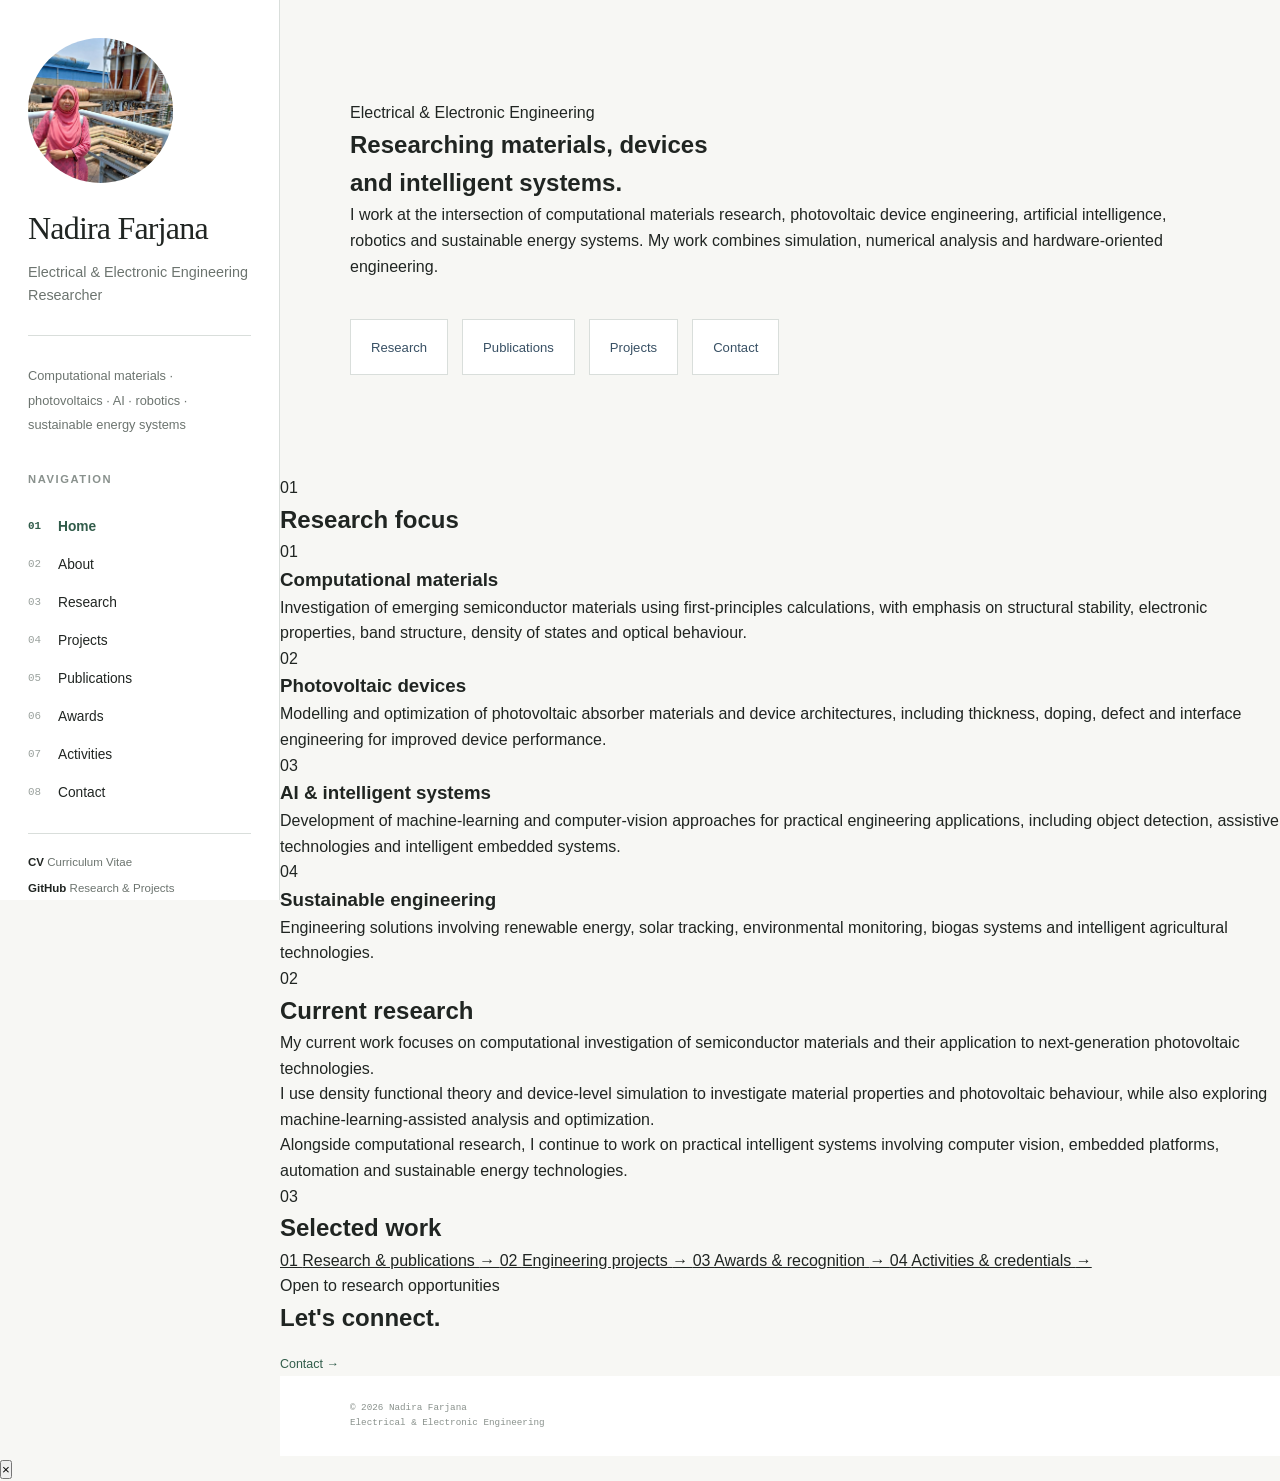
==== index.html @ 32070ec2 "Update index.html" ====
<!DOCTYPE html>
<html lang="en">
<head>
    <meta charset="UTF-8">
    <meta name="viewport" content="width=device-width, initial-scale=1.0">

    <title>Nadira Farjana | Electrical & Electronic Engineering Researcher</title>

    <meta
        name="description"
        content="Academic portfolio of Nadira Farjana, an Electrical and Electronic Engineering researcher working across computational materials, photovoltaics, artificial intelligence, robotics, and sustainable energy systems."
    >

    <link rel="stylesheet" href="style.css">
</head>

<body>

<div class="site-shell">

    <!-- =====================================================
         MOBILE HEADER
    ====================================================== -->

    <header class="mobile-header">

        <div class="mobile-name">
            Nadira Farjana
        </div>

        <button
            class="mobile-menu-button"
            aria-label="Open navigation"
            aria-expanded="false"
            type="button"
        >
            ☰
        </button>

    </header>


    <nav class="mobile-menu">

        <a href="index.html">01 — Home</a>
        <a href="about.html">02 — About</a>
        <a href="research.html">03 — Research</a>
        <a href="projects.html">04 — Projects</a>
        <a href="publications.html">05 — Publications</a>
        <a href="awards.html">06 — Awards</a>
        <a href="activities.html">07 — Activities</a>
        <a href="contact.html">08 — Contact</a>

    </nav>


    <!-- =====================================================
         LEFT SIDEBAR
    ====================================================== -->

    <aside class="sidebar">

        <div class="sidebar-top">

            <div class="profile">

                <img
                    class="profile-image"
                    src="assets/profile.jpg"
                    alt="Nadira Farjana"
                >

                <h2 class="profile-name">
                    Nadira Farjana
                </h2>

                <p class="profile-role">
                    Electrical &amp; Electronic Engineering Researcher
                </p>

                <div class="profile-divider"></div>

                <p class="profile-domains">
                    Computational materials · photovoltaics · AI ·
                    robotics · sustainable energy systems
                </p>

            </div>


            <!-- NAVIGATION -->

            <div class="nav-section">

                <p class="nav-label">
                    Navigation
                </p>

                <nav class="nav">

                    <a href="index.html" class="active">
                        <span class="nav-number">01</span>
                        <span class="nav-text">Home</span>
                    </a>

                    <a href="about.html">
                        <span class="nav-number">02</span>
                        <span class="nav-text">About</span>
                    </a>

                    <a href="research.html">
                        <span class="nav-number">03</span>
                        <span class="nav-text">Research</span>
                    </a>

                    <a href="projects.html">
                        <span class="nav-number">04</span>
                        <span class="nav-text">Projects</span>
                    </a>

                    <a href="publications.html">
                        <span class="nav-number">05</span>
                        <span class="nav-text">Publications</span>
                    </a>

                    <a href="awards.html">
                        <span class="nav-number">06</span>
                        <span class="nav-text">Awards</span>
                    </a>

                    <a href="activities.html">
                        <span class="nav-number">07</span>
                        <span class="nav-text">Activities</span>
                    </a>

                    <a href="contact.html">
                        <span class="nav-number">08</span>
                        <span class="nav-text">Contact</span>
                    </a>

                </nav>

            </div>

        </div>


        <!-- SIDEBAR FOOTER -->

        <div class="sidebar-bottom">

            <div class="sidebar-links">

                <a
                    class="sidebar-link"
                    href="assets/Nadira Farjana.pdf"
                    target="_blank"
                    rel="noopener"
                >
                    <strong>CV</strong>
                    <span>Curriculum Vitae</span>
                </a>

                <a
                    class="sidebar-link"
                    href="https://github.com/nadirafarjana"
                    target="_blank"
                    rel="noopener"
                >
                    <strong>GitHub</strong>
                    <span>Research &amp; Projects</span>
                </a>

                <a
                    class="sidebar-link"
                    href="mailto:nadirafarjanaiva@gmail.com"
                >
                    <strong>Email</strong>
                    <span>Contact</span>
                </a>

            </div>

            <p class="sidebar-note">
                Academic portfolio · 2026
            </p>

        </div>

    </aside>


    <!-- =====================================================
         MAIN CONTENT
    ====================================================== -->

    <main class="main-content">


        <!-- =================================================
             HERO
        ================================================== -->

        <section class="hero section">

            <div class="hero-inner">

                <p class="eyebrow">
                    Electrical &amp; Electronic Engineering
                </p>

                <h1>
                    Researching materials, devices
                    <br>
                    and intelligent systems.
                </h1>

                <p class="hero-intro">
                    I work at the intersection of computational materials
                    research, photovoltaic device engineering, artificial
                    intelligence, robotics and sustainable energy systems.
                    My work combines simulation, numerical analysis and
                    hardware-oriented engineering.
                </p>


                <div class="hero-actions">

                    <a href="research.html" class="button">
                        Research
                    </a>

                    <a href="publications.html" class="button">
                        Publications
                    </a>

                    <a href="projects.html" class="button">
                        Projects
                    </a>

                    <a href="contact.html" class="button">
                        Contact
                    </a>

                </div>

            </div>

        </section>


        <!-- =================================================
             RESEARCH OVERVIEW
        ================================================== -->

        <section class="section overview-section">

            <div class="section-heading">

                <span class="section-number">
                    01
                </span>

                <h2>
                    Research focus
                </h2>

            </div>


            <div class="overview-grid">

                <article class="overview-item">

                    <p class="overview-number">
                        01
                    </p>

                    <h3>
                        Computational materials
                    </h3>

                    <p>
                        Investigation of emerging semiconductor materials
                        using first-principles calculations, with emphasis
                        on structural stability, electronic properties,
                        band structure, density of states and optical
                        behaviour.
                    </p>

                </article>


                <article class="overview-item">

                    <p class="overview-number">
                        02
                    </p>

                    <h3>
                        Photovoltaic devices
                    </h3>

                    <p>
                        Modelling and optimization of photovoltaic absorber
                        materials and device architectures, including
                        thickness, doping, defect and interface engineering
                        for improved device performance.
                    </p>

                </article>


                <article class="overview-item">

                    <p class="overview-number">
                        03
                    </p>

                    <h3>
                        AI &amp; intelligent systems
                    </h3>

                    <p>
                        Development of machine-learning and computer-vision
                        approaches for practical engineering applications,
                        including object detection, assistive technologies
                        and intelligent embedded systems.
                    </p>

                </article>


                <article class="overview-item">

                    <p class="overview-number">
                        04
                    </p>

                    <h3>
                        Sustainable engineering
                    </h3>

                    <p>
                        Engineering solutions involving renewable energy,
                        solar tracking, environmental monitoring, biogas
                        systems and intelligent agricultural technologies.
                    </p>

                </article>

            </div>

        </section>


        <!-- =================================================
             CURRENT WORK
        ================================================== -->

        <section class="section current-section">

            <div class="section-heading">

                <span class="section-number">
                    02
                </span>

                <h2>
                    Current research
                </h2>

            </div>


            <div class="current-content">

                <p class="lead">
                    My current work focuses on computational investigation
                    of semiconductor materials and their application to
                    next-generation photovoltaic technologies.
                </p>

                <p>
                    I use density functional theory and device-level
                    simulation to investigate material properties and
                    photovoltaic behaviour, while also exploring
                    machine-learning-assisted analysis and optimization.
                </p>

                <p>
                    Alongside computational research, I continue to work
                    on practical intelligent systems involving computer
                    vision, embedded platforms, automation and sustainable
                    energy technologies.
                </p>

            </div>

        </section>


        <!-- =================================================
             SELECTED WORK
        ================================================== -->

        <section class="section selected-section">

            <div class="section-heading">

                <span class="section-number">
                    03
                </span>

                <h2>
                    Selected work
                </h2>

            </div>


            <div class="selected-list">

                <a href="publications.html" class="selected-row">

                    <span class="selected-index">
                        01
                    </span>

                    <span class="selected-title">
                        Research &amp; publications
                    </span>

                    <span class="selected-arrow">
                        →
                    </span>

                </a>


                <a href="projects.html" class="selected-row">

                    <span class="selected-index">
                        02
                    </span>

                    <span class="selected-title">
                        Engineering projects
                    </span>

                    <span class="selected-arrow">
                        →
                    </span>

                </a>


                <a href="awards.html" class="selected-row">

                    <span class="selected-index">
                        03
                    </span>

                    <span class="selected-title">
                        Awards &amp; recognition
                    </span>

                    <span class="selected-arrow">
                        →
                    </span>

                </a>


                <a href="activities.html" class="selected-row">

                    <span class="selected-index">
                        04
                    </span>

                    <span class="selected-title">
                        Activities &amp; credentials
                    </span>

                    <span class="selected-arrow">
                        →
                    </span>

                </a>

            </div>

        </section>


        <!-- =================================================
             CONTACT STRIP
        ================================================== -->

        <section class="section contact-strip">

            <div>

                <p class="eyebrow">
                    Open to research opportunities
                </p>

                <h2>
                    Let's connect.
                </h2>

            </div>

            <a
                href="contact.html"
                class="text-link"
            >
                Contact →
            </a>

        </section>


        <!-- =================================================
             FOOTER
        ================================================== -->

        <footer class="site-footer">

            <p>
                © 2026 Nadira Farjana
            </p>

            <p>
                Electrical &amp; Electronic Engineering
            </p>

        </footer>

    </main>

</div>


<script src="script.js"></script>

</body>
</html>
---- style.css ----
/* =========================================================
   NADIRA FARJANA
   ACADEMIC RESEARCH PORTFOLIO
   V2.2 — CORRECTED NAVIGATION
   ========================================================= */


/* =========================================================
   VARIABLES
   ========================================================= */

:root {

    --bg: #f7f7f4;
    --surface: #ffffff;

    --text: #202522;
    --muted: #6c746f;

    --accent: #315c4a;
    --accent-light: #e8efeb;

    --border: #d9dedb;
    --border-dark: #c5ccc8;

    --serif:
        Georgia,
        "Times New Roman",
        serif;

    --sans:
        Arial,
        Helvetica,
        sans-serif;

    --mono:
        "Courier New",
        Courier,
        monospace;

    --sidebar-width: 280px;
}


/* =========================================================
   RESET
   ========================================================= */

* {
    margin: 0;
    padding: 0;
    box-sizing: border-box;
}


html {
    scroll-behavior: smooth;
}


body {

    background: var(--bg);

    color: var(--text);

    font-family: var(--sans);

    font-size: 16px;

    line-height: 1.6;

    overflow-x: hidden;
}


img {
    max-width: 100%;
}


a {
    color: inherit;
}


button {
    font-family: inherit;
}


/* =========================================================
   SITE SHELL
   ========================================================= */

.site-shell {
    min-height: 100vh;
}


/* =========================================================
   SIDEBAR
   ========================================================= */

.sidebar {

    position: fixed;

    top: 0;
    left: 0;

    width: var(--sidebar-width);

    height: 100vh;
    height: 100dvh;

    display: flex;

    flex-direction: column;

    padding:
        38px
        28px
        28px;

    background:
        var(--surface);

    border-right:
        1px solid var(--border);

    overflow: hidden;

    z-index: 1000;
}


/* =========================================================
   SIDEBAR MAIN AREA
   ========================================================= */

.sidebar-main {

    flex: 1;

    min-height: 0;

    display: flex;

    flex-direction: column;

    overflow: hidden;
}


/* =========================================================
   PROFILE
   ========================================================= */

.profile {
    flex-shrink: 0;
}


.profile-image {

    display: block;

    width: 145px;
    height: 145px;

    object-fit: cover;

    border-radius: 50%;

    margin-bottom: 28px;
}


.profile-name {

    margin: 0;

    font-family: var(--serif);

    font-size: 2rem;

    font-weight: 400;

    line-height: 1.1;

    letter-spacing: -0.025em;
}


.profile-role {

    margin-top: 15px;

    color: var(--muted);

    font-size: 0.9rem;

    line-height: 1.6;
}


.profile-domains {

    margin-top: 28px;

    padding-top: 28px;

    border-top:
        1px solid var(--border);

    color: var(--muted);

    font-size: 0.8rem;

    line-height: 1.9;
}


/* =========================================================
   NAVIGATION LABEL
   ========================================================= */

.nav-label {

    flex-shrink: 0;

    margin-top: 34px;

    margin-bottom: 18px;

    color: #89918d;

    font-size: 0.7rem;

    font-weight: 700;

    letter-spacing: 0.14em;

    text-transform: uppercase;
}


/* =========================================================
   NAVIGATION
   IMPORTANT:
   This is intentionally .nav — NOT .sidebar-nav
   ========================================================= */

.nav {

    flex: 1;

    min-height: 0;

    overflow-y: auto;

    overflow-x: hidden;

    padding-right: 8px;

    scrollbar-width: thin;

    scrollbar-color:
        var(--border-dark)
        transparent;
}


/* Chrome / Edge scrollbar */

.nav::-webkit-scrollbar {
    width: 5px;
}


.nav::-webkit-scrollbar-track {
    background: transparent;
}


.nav::-webkit-scrollbar-thumb {

    background:
        var(--border-dark);

    border-radius: 10px;
}


.nav::-webkit-scrollbar-thumb:hover {

    background:
        var(--muted);
}


/* =========================================================
   NAV LINKS
   ========================================================= */

.nav a {

    display: flex;

    align-items: center;

    min-height: 38px;

    padding:
        7px
        0;

    color: var(--text);

    text-decoration: none;

    font-size: 0.86rem;

    line-height: 1.4;

    transition:
        color 0.2s ease,
        padding-left 0.2s ease;
}


.nav a:hover {

    color: var(--accent);

    padding-left: 4px;
}


.nav a.active {

    color: var(--accent);

    font-weight: 600;
}


.nav a span:first-child {

    display: inline-block;

    width: 30px;

    flex-shrink: 0;

    color: #9aa19d;

    font-family: var(--mono);

    font-size: 0.68rem;
}


.nav a.active span:first-child {

    color: var(--accent);
}


/* =========================================================
   SIDEBAR BOTTOM
   ========================================================= */

.sidebar-bottom {

    flex-shrink: 0;

    margin-top: 22px;

    padding-top: 20px;

    border-top:
        1px solid var(--border);

    background:
        var(--surface);
}


.sidebar-links {

    display: flex;

    flex-direction: column;

    gap: 9px;
}


.sidebar-link {

    color: var(--muted);

    font-size: 0.72rem;

    line-height: 1.5;

    text-decoration: none;
}


.sidebar-link:hover {

    color: var(--accent);
}


.sidebar-link strong {

    color: var(--text);

    font-weight: 600;
}


.sidebar-note {

    margin-top: 18px;

    color: #9aa19d;

    font-family: var(--mono);

    font-size: 0.58rem;
}


/* =========================================================
   MAIN CONTENT
   ========================================================= */

.main-content {

    margin-left:
        var(--sidebar-width);

    width:
        calc(100% - var(--sidebar-width));

    min-height: 100vh;

    overflow-x: hidden;
}


/* =========================================================
   HERO
   ========================================================= */

.hero-section {

    min-height: 100vh;

    display: flex;

    align-items: center;

    border-bottom:
        1px solid var(--border);
}


.hero-inner {

    width: 100%;

    max-width: 1280px;

    margin: 0 auto;

    padding:
        100px
        70px;
}


.hero-kicker {

    color: var(--accent);

    font-family: var(--mono);

    font-size: 0.7rem;

    font-weight: 700;

    letter-spacing: 0.12em;

    line-height: 1.5;
}


.hero-title {

    max-width: 1050px;

    margin-top: 28px;

    font-family: var(--serif);

    font-size:
        clamp(
            3.5rem,
            6vw,
            6.2rem
        );

    font-weight: 400;

    line-height: 0.98;

    letter-spacing: -0.045em;
}


.hero-description {

    max-width: 920px;

    margin-top: 38px;

    color: #42504a;

    font-size: 1.02rem;

    line-height: 1.85;
}


.hero-actions {

    display: flex;

    flex-wrap: wrap;

    gap: 14px;

    margin-top: 40px;
}


/* =========================================================
   BUTTONS
   ========================================================= */

.button {

    display: inline-flex;

    align-items: center;

    justify-content: center;

    min-height: 56px;

    padding:
        0
        20px;

    border:
        1px solid var(--border);

    background:
        var(--surface);

    color:
        #385064;

    text-decoration: none;

    font-size: 0.82rem;

    transition:
        background 0.2s ease,
        border-color 0.2s ease,
        color 0.2s ease;
}


.button:hover {

    border-color:
        var(--accent);

    color:
        var(--accent);

    background:
        var(--accent-light);
}


/* =========================================================
   INTRO
   ========================================================= */

.content-narrow {

    width: 100%;

    max-width: 1050px;

    margin: 0 auto;
}


.home-intro {

    padding:
        95px
        70px;

    border-bottom:
        1px solid var(--border);
}


.intro-lead {

    max-width: 1000px;

    font-family: var(--serif);

    font-size:
        clamp(
            2rem,
            3.2vw,
            3.4rem
        );

    line-height: 1.15;

    letter-spacing: -0.03em;
}


.intro-text {

    max-width: 780px;

    margin-top: 28px;

    color: var(--muted);

    font-size: 0.95rem;

    line-height: 1.85;
}


/* =========================================================
   HOME SECTIONS
   ========================================================= */

.home-section {

    padding:
        95px
        70px;

    border-bottom:
        1px solid var(--border);
}


.section-header {

    display: grid;

    grid-template-columns:
        80px
        minmax(0, 1fr);

    gap: 35px;

    margin-bottom: 55px;
}


.section-index {

    color: #9aa19d;

    font-family: var(--mono);

    font-size: 0.68rem;

    padding-top: 6px;
}


.section-label {

    color: #89918d;

    font-family: var(--mono);

    font-size: 0.65rem;

    font-weight: 700;

    letter-spacing: 0.1em;
}


.section-title {

    max-width: 850px;

    margin-top: 12px;

    font-family: var(--serif);

    font-size:
        clamp(
            2rem,
            3.3vw,
            3.4rem
        );

    font-weight: 400;

    line-height: 1.08;

    letter-spacing: -0.035em;
}


/* =========================================================
   RESEARCH PREVIEW
   ========================================================= */

.research-preview {

    border-top:
        1px solid var(--border);
}


.research-preview-item {

    display: grid;

    grid-template-columns:
        80px
        minmax(0, 1fr);

    gap: 35px;

    padding:
        30px
        0;

    border-bottom:
        1px solid var(--border);
}


.item-number {

    color: #9aa19d;

    font-family: var(--mono);

    font-size: 0.68rem;
}


.research-preview-item h3 {

    font-family: var(--serif);

    font-size: 1.55rem;

    font-weight: 400;

    line-height: 1.2;
}


.research-preview-item p {

    max-width: 760px;

    margin-top: 10px;

    color: var(--muted);

    font-size: 0.85rem;

    line-height: 1.75;
}


/* =========================================================
   PUBLICATION
   ========================================================= */

.publication-feature {

    display: grid;

    grid-template-columns:
        80px
        minmax(0, 1fr);

    gap: 35px;

    padding-top: 30px;

    border-top:
        1px solid var(--border);
}


.publication-year {

    color: #8b938f;

    font-family: var(--mono);

    font-size: 0.68rem;
}


.publication-status {

    color: var(--accent);

    font-family: var(--mono);

    font-size: 0.62rem;

    letter-spacing: 0.08em;
}


.publication-content h3 {

    max-width: 950px;

    margin-top: 13px;

    font-family: var(--serif);

    font-size: 1.55rem;

    font-weight: 400;

    line-height: 1.4;
}


.publication-journal {

    margin-top: 13px;

    color: var(--muted);

    font-size: 0.8rem;
}


.text-link {

    display: inline-block;

    margin-top: 18px;

    color: var(--accent);

    font-size: 0.78rem;

    text-decoration: none;

    border-bottom:
        1px solid transparent;

    transition:
        border-color 0.2s ease;
}


.text-link:hover {

    border-color:
        var(--accent);
}


/* =========================================================
   PROJECTS
   ========================================================= */

.project-preview-grid {

    display: grid;

    grid-template-columns:
        repeat(
            2,
            minmax(0, 1fr)
        );

    border-top:
        1px solid var(--border);

    border-left:
        1px solid var(--border);
}


.project-preview-card {

    min-height: 300px;

    padding: 30px;

    border-right:
        1px solid var(--border);

    border-bottom:
        1px solid var(--border);

    background:
        var(--surface);
}


.project-number {

    color: #9aa19d;

    font-family: var(--mono);

    font-size: 0.68rem;
}


.project-preview-card h3 {

    max-width: 500px;

    margin-top: 35px;

    font-family: var(--serif);

    font-size: 1.6rem;

    font-weight: 400;

    line-height: 1.2;
}


.project-preview-card p:not(.project-number) {

    max-width: 540px;

    margin-top: 14px;

    color: var(--muted);

    font-size: 0.83rem;

    line-height: 1.75;
}


/* =========================================================
   CONTACT
   ========================================================= */

.home-contact {

    padding:
        100px
        70px;

    background:
        var(--accent);

    color:
        white;
}


.contact-inner {

    max-width: 1050px;

    margin: 0 auto;
}


.home-contact .section-label {

    color:
        #c8d8d1;
}


.home-contact h2 {

    max-width: 850px;

    margin-top: 20px;

    font-family: var(--serif);

    font-size:
        clamp(
            2.5rem,
            5vw,
            5rem
        );

    font-weight: 400;

    line-height: 1;

    letter-spacing: -0.04em;
}


.home-contact p:not(.section-label) {

    max-width: 650px;

    margin-top: 25px;

    color:
        #d9e4de;

    font-size: 0.9rem;

    line-height: 1.8;
}


.contact-email {

    display: inline-block;

    margin-top: 30px;

    padding-bottom: 5px;

    border-bottom:
        1px solid
        rgba(
            255,
            255,
            255,
            0.5
        );

    color: white;

    font-family: var(--serif);

    font-size: 1.3rem;

    text-decoration: none;
}


/* =========================================================
   FOOTER
   ========================================================= */

.site-footer {

    padding:
        25px
        70px;

    background:
        var(--surface);

    color:
        #89918c;

    font-family:
        var(--mono);

    font-size:
        0.58rem;
}


/* =========================================================
   MOBILE HEADER
   ========================================================= */

.mobile-header {
    display: none;
}


.mobile-menu {
    display: none;
}


/* =========================================================
   LAPTOP
   ========================================================= */

@media (max-width: 1100px) {

    :root {
        --sidebar-width: 260px;
    }


    .sidebar {

        padding:
            30px
            24px
            22px;
    }


    .profile-image {

        width: 125px;
        height: 125px;

        margin-bottom: 23px;
    }


    .profile-name {
        font-size: 1.8rem;
    }


    .hero-inner {

        padding:
            80px
            50px;
    }


    .hero-title {

        font-size:
            clamp(
                3.2rem,
                5.7vw,
                5.2rem
            );
    }


    .home-intro,
    .home-section,
    .home-contact {

        padding-left: 50px;
        padding-right: 50px;
    }


    .site-footer {

        padding-left: 50px;
        padding-right: 50px;
    }
}


/* =========================================================
   SHORT LAPTOP SCREEN
   ========================================================= */

@media (max-height: 760px) and (min-width: 801px) {

    .sidebar {

        padding-top: 28px;

        padding-bottom: 20px;
    }


    .nav-label {

        margin-top: 24px;

        margin-bottom: 12px;
    }


    .nav a {

        min-height: 34px;

        padding-top: 5px;

        padding-bottom: 5px;
    }


    .sidebar-bottom {

        margin-top: 12px;

        padding-top: 12px;
    }


    .profile-domains {

        margin-top: 20px;

        padding-top: 20px;
    }
}


/* =========================================================
   VERY SHORT LAPTOP
   ========================================================= */

@media (max-height: 650px) and (min-width: 801px) {

    .sidebar {

        padding-top: 20px;

        padding-bottom: 15px;
    }


    .nav-label {

        margin-top: 15px;

        margin-bottom: 8px;
    }


    .nav a {

        min-height: 30px;

        padding-top: 3px;

        padding-bottom: 3px;
    }


    .sidebar-bottom {

        margin-top: 8px;

        padding-top: 9px;
    }


    .sidebar-links {

        gap: 5px;
    }


    .sidebar-note {

        margin-top: 8px;
    }
}


/* =========================================================
   TABLET / MOBILE
   ========================================================= */

@media (max-width: 800px) {

    .sidebar {
        display: none;
    }


    .main-content {

        margin-left: 0;

        width: 100%;
    }


    .mobile-header {

        position: fixed;

        top: 0;
        left: 0;

        width: 100%;

        height: 64px;

        display: flex;

        align-items: center;

        justify-content: space-between;

        padding:
            0
            20px;

        background:
            rgba(
                255,
                255,
                255,
                0.95
            );

        border-bottom:
            1px solid var(--border);

        backdrop-filter:
            blur(12px);

        z-index: 2000;
    }


    .mobile-name {

        font-family: var(--serif);

        font-size: 1.15rem;
    }


    .mobile-menu-button {

        width: 40px;

        height: 40px;

        border:
            1px solid var(--border);

        background:
            var(--surface);

        color:
            var(--text);

        font-size: 1.1rem;

        cursor: pointer;
    }


    .mobile-menu {

        position: fixed;

        top: 64px;
        left: 0;

        width: 100%;

        display: none;

        flex-direction: column;

        background:
            var(--surface);

        border-bottom:
            1px solid var(--border);

        z-index: 1900;
    }


    .mobile-menu.open {
        display: flex;
    }


    .mobile-menu a {

        padding:
            14px
            20px;

        border-bottom:
            1px solid var(--border);

        color:
            var(--text);

        text-decoration: none;

        font-size: 0.85rem;
    }


    .hero-section {

        min-height: auto;

        padding-top: 64px;
    }


    .hero-inner {

        padding:
            90px
            25px
            80px;
    }


    .hero-title {

        font-size:
            clamp(
                3rem,
                10vw,
                4.5rem
            );
    }


    .hero-description {

        font-size:
            0.92rem;
    }


    .home-intro,
    .home-section,
    .home-contact {

        padding:
            70px
            25px;
    }


    .section-header {

        grid-template-columns:
            45px
            minmax(0, 1fr);

        gap: 20px;
    }


    .research-preview-item {

        grid-template-columns:
            45px
            minmax(0, 1fr);

        gap: 20px;
    }


    .publication-feature {

        grid-template-columns:
            45px
            minmax(0, 1fr);

        gap: 20px;
    }


    .project-preview-grid {

        grid-template-columns: 1fr;
    }


    .site-footer {

        padding:
            22px
            25px;
    }
}


/* =========================================================
   SMALL MOBILE
   ========================================================= */

@media (max-width: 500px) {

    .hero-inner {

        padding:
            80px
            18px
            65px;
    }


    .hero-title {
        font-size: 3rem;
    }


    .hero-description {
        font-size: 0.88rem;
    }


    .hero-actions {

        flex-direction: column;

        align-items: stretch;
    }


    .button {
        width: 100%;
    }


    .home-intro,
    .home-section,
    .home-contact {

        padding:
            60px
            18px;
    }


    .intro-lead {
        font-size: 2rem;
    }


    .section-header {

        grid-template-columns: 1fr;

        gap: 10px;
    }


    .section-index {
        padding-top: 0;
    }


    .research-preview-item,
    .publication-feature {

        grid-template-columns: 1fr;

        gap: 10px;
    }


    .project-preview-card {

        min-height: auto;

        padding: 25px;
    }


    .home-contact h2 {
        font-size: 2.7rem;
    }


    .contact-email {

        font-size: 1.05rem;

        overflow-wrap: anywhere;
    }


    .site-footer {

        padding:
            20px
            18px;
    }
}


/* =========================================================
   ACCESSIBILITY
   ========================================================= */

:focus-visible {

    outline:
        2px solid var(--accent);

    outline-offset: 3px;
}


/* =========================================================
   PRINT
   ========================================================= */

@media print {

    .sidebar,
    .mobile-header,
    .mobile-menu {

        display: none !important;
    }


    .main-content {

        margin-left: 0;

        width: 100%;
    }


    .hero-section {

        min-height: auto;
    }
}
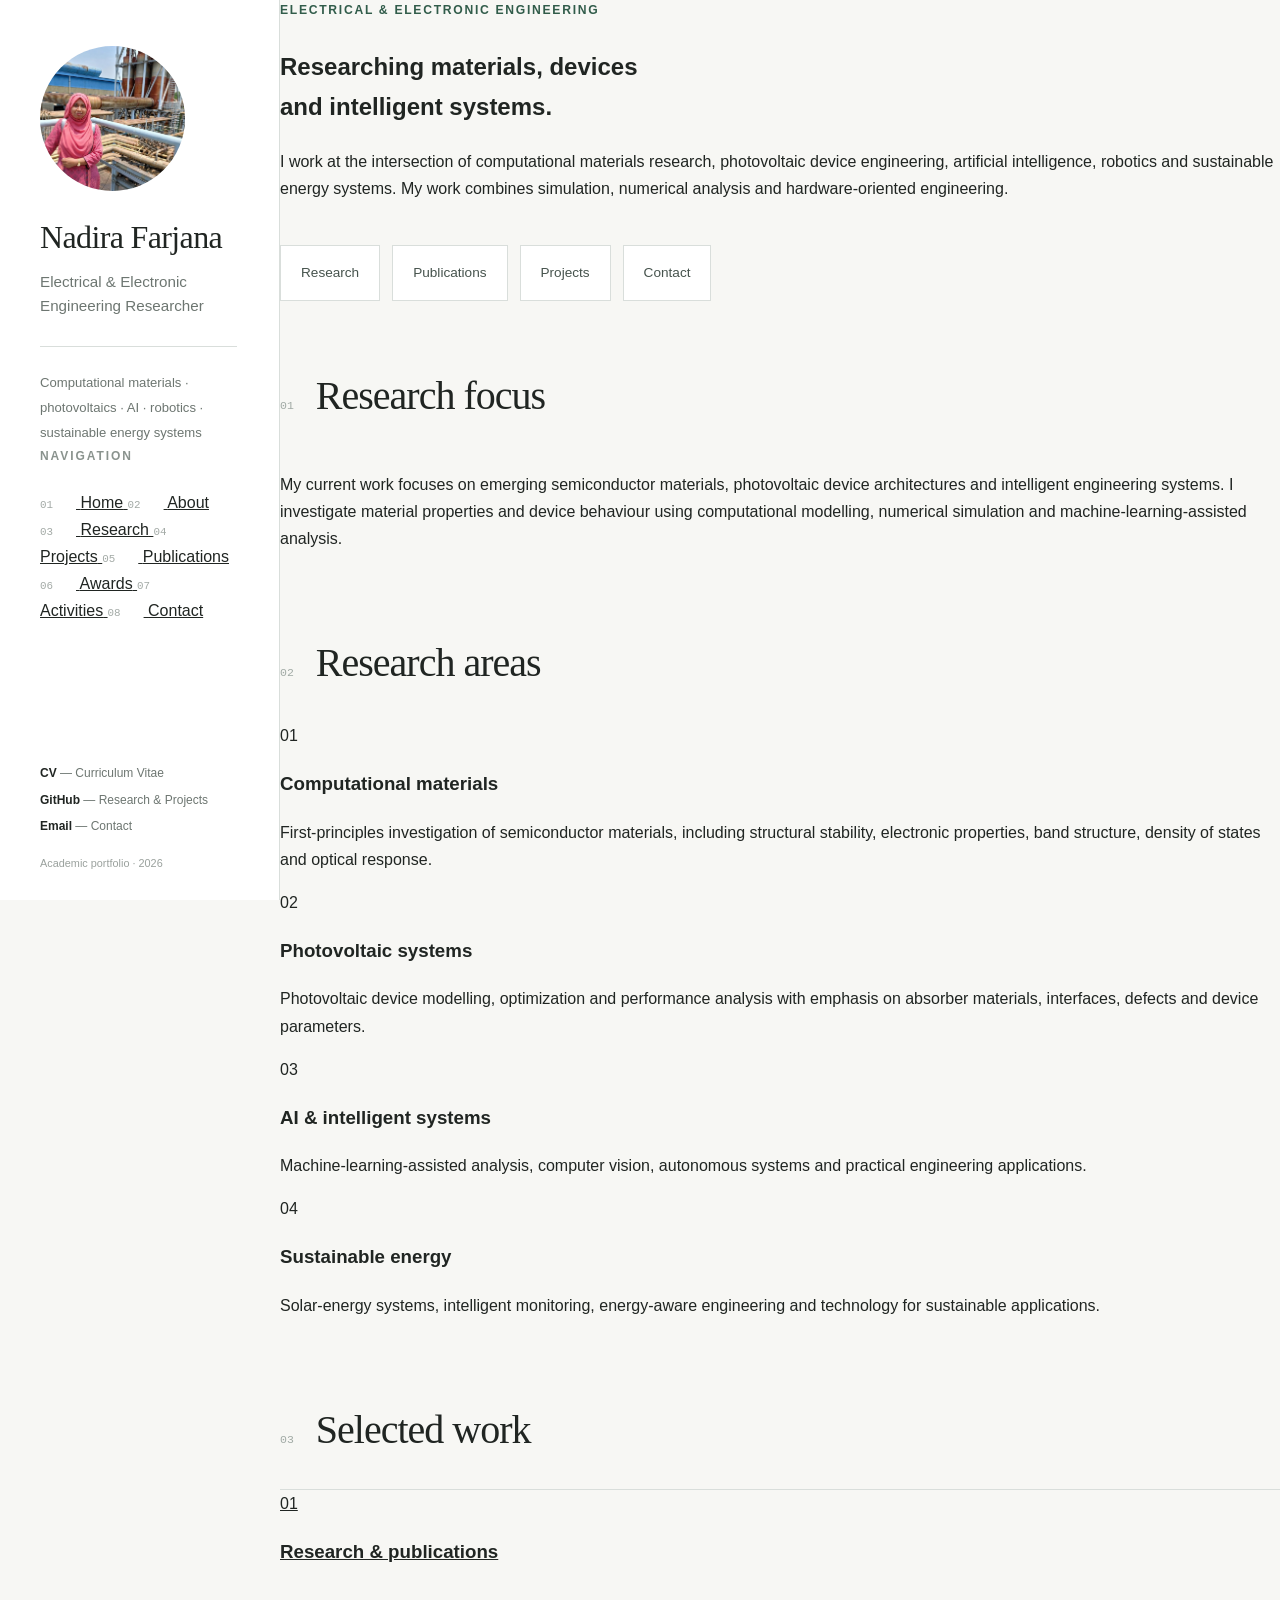
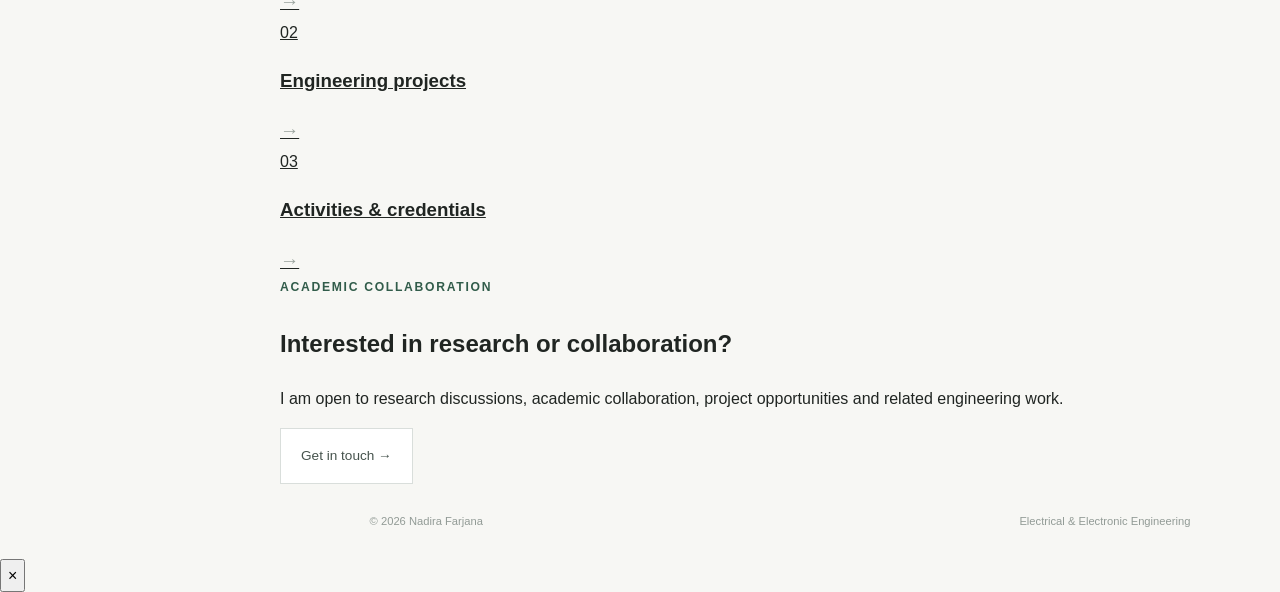
==== commit 91edf47b: "Update index.html" ====
--- a/index.html
+++ b/index.html
@@ -8,7 +8,7 @@
 
     <meta
         name="description"
-        content="Academic portfolio of Nadira Farjana, an Electrical and Electronic Engineering researcher working across computational materials, photovoltaics, artificial intelligence, robotics, and sustainable energy systems."
+        content="Academic portfolio of Nadira Farjana, an Electrical and Electronic Engineering researcher working across computational materials, photovoltaics, AI, robotics, and sustainable energy systems."
     >
 
     <link rel="stylesheet" href="style.css">
@@ -18,9 +18,9 @@
 
 <div class="site-shell">
 
-    <!-- =====================================================
+    <!-- =========================================================
          MOBILE HEADER
-    ====================================================== -->
+    ========================================================== -->
 
     <header class="mobile-header">
 
@@ -40,25 +40,54 @@
     </header>
 
 
+    <!-- =========================================================
+         MOBILE NAVIGATION
+    ========================================================== -->
+
     <nav class="mobile-menu">
 
-        <a href="index.html">01 — Home</a>
-        <a href="about.html">02 — About</a>
-        <a href="research.html">03 — Research</a>
-        <a href="projects.html">04 — Projects</a>
-        <a href="publications.html">05 — Publications</a>
-        <a href="awards.html">06 — Awards</a>
-        <a href="activities.html">07 — Activities</a>
-        <a href="contact.html">08 — Contact</a>
+        <a href="index.html">
+            01 — Home
+        </a>
+
+        <a href="about.html">
+            02 — About
+        </a>
+
+        <a href="research.html">
+            03 — Research
+        </a>
+
+        <a href="projects.html">
+            04 — Projects
+        </a>
+
+        <a href="publications.html">
+            05 — Publications
+        </a>
+
+        <a href="awards.html">
+            06 — Awards
+        </a>
+
+        <a href="activities.html">
+            07 — Activities
+        </a>
+
+        <a href="contact.html">
+            08 — Contact
+        </a>
 
     </nav>
 
 
-    <!-- =====================================================
+    <!-- =========================================================
          LEFT SIDEBAR
-    ====================================================== -->
+    ========================================================== -->
 
     <aside class="sidebar">
+
+        <!-- PROFILE AREA -->
 
         <div class="sidebar-top">
 
@@ -81,73 +110,73 @@
                 <div class="profile-divider"></div>
 
                 <p class="profile-domains">
-                    Computational materials · photovoltaics · AI ·
-                    robotics · sustainable energy systems
+                    Computational materials · photovoltaics ·
+                    AI · robotics · sustainable energy systems
                 </p>
 
             </div>
 
 
-            <!-- NAVIGATION -->
-
-            <div class="nav-section">
-
-                <p class="nav-label">
-                    Navigation
-                </p>
-
-                <nav class="nav">
-
-                    <a href="index.html" class="active">
-                        <span class="nav-number">01</span>
-                        <span class="nav-text">Home</span>
-                    </a>
-
-                    <a href="about.html">
-                        <span class="nav-number">02</span>
-                        <span class="nav-text">About</span>
-                    </a>
-
-                    <a href="research.html">
-                        <span class="nav-number">03</span>
-                        <span class="nav-text">Research</span>
-                    </a>
-
-                    <a href="projects.html">
-                        <span class="nav-number">04</span>
-                        <span class="nav-text">Projects</span>
-                    </a>
-
-                    <a href="publications.html">
-                        <span class="nav-number">05</span>
-                        <span class="nav-text">Publications</span>
-                    </a>
-
-                    <a href="awards.html">
-                        <span class="nav-number">06</span>
-                        <span class="nav-text">Awards</span>
-                    </a>
-
-                    <a href="activities.html">
-                        <span class="nav-number">07</span>
-                        <span class="nav-text">Activities</span>
-                    </a>
-
-                    <a href="contact.html">
-                        <span class="nav-number">08</span>
-                        <span class="nav-text">Contact</span>
-                    </a>
-
-                </nav>
-
-            </div>
+            <!-- =================================================
+                 DESKTOP NAVIGATION
+            ================================================== -->
+
+            <div class="nav-label">
+                Navigation
+            </div>
+
+            <nav class="sidebar-nav">
+
+                <a href="index.html" class="active">
+                    <span class="nav-number">01</span>
+                    <span>Home</span>
+                </a>
+
+                <a href="about.html">
+                    <span class="nav-number">02</span>
+                    <span>About</span>
+                </a>
+
+                <a href="research.html">
+                    <span class="nav-number">03</span>
+                    <span>Research</span>
+                </a>
+
+                <a href="projects.html">
+                    <span class="nav-number">04</span>
+                    <span>Projects</span>
+                </a>
+
+                <a href="publications.html">
+                    <span class="nav-number">05</span>
+                    <span>Publications</span>
+                </a>
+
+                <a href="awards.html">
+                    <span class="nav-number">06</span>
+                    <span>Awards</span>
+                </a>
+
+                <a href="activities.html">
+                    <span class="nav-number">07</span>
+                    <span>Activities</span>
+                </a>
+
+                <a href="contact.html">
+                    <span class="nav-number">08</span>
+                    <span>Contact</span>
+                </a>
+
+            </nav>
 
         </div>
 
 
-        <!-- SIDEBAR FOOTER -->
-
-        <div class="sidebar-bottom">
+        <!-- =====================================================
+             SIDEBAR FOOTER
+        ====================================================== -->
+
+        <div class="sidebar-footer">
 
             <div class="sidebar-links">
 
@@ -158,7 +187,7 @@
                     rel="noopener"
                 >
                     <strong>CV</strong>
-                    <span>Curriculum Vitae</span>
+                    <span>— Curriculum Vitae</span>
                 </a>
 
                 <a
@@ -168,7 +197,7 @@
                     rel="noopener"
                 >
                     <strong>GitHub</strong>
-                    <span>Research &amp; Projects</span>
+                    <span>— Research &amp; Projects</span>
                 </a>
 
                 <a
@@ -176,7 +205,7 @@
                     href="mailto:nadirafarjanaiva@gmail.com"
                 >
                     <strong>Email</strong>
-                    <span>Contact</span>
+                    <span>— Contact</span>
                 </a>
 
             </div>
@@ -190,70 +219,59 @@
     </aside>
 
 
-    <!-- =====================================================
+    <!-- =========================================================
          MAIN CONTENT
-    ====================================================== -->
+    ========================================================== -->
 
     <main class="main-content">
 
-
-        <!-- =================================================
-             HERO
-        ================================================== -->
-
-        <section class="hero section">
-
-            <div class="hero-inner">
-
-                <p class="eyebrow">
-                    Electrical &amp; Electronic Engineering
-                </p>
-
-                <h1>
-                    Researching materials, devices
-                    <br>
-                    and intelligent systems.
-                </h1>
-
-                <p class="hero-intro">
-                    I work at the intersection of computational materials
-                    research, photovoltaic device engineering, artificial
-                    intelligence, robotics and sustainable energy systems.
-                    My work combines simulation, numerical analysis and
-                    hardware-oriented engineering.
-                </p>
-
-
-                <div class="hero-actions">
-
-                    <a href="research.html" class="button">
-                        Research
-                    </a>
-
-                    <a href="publications.html" class="button">
-                        Publications
-                    </a>
-
-                    <a href="projects.html" class="button">
-                        Projects
-                    </a>
-
-                    <a href="contact.html" class="button">
-                        Contact
-                    </a>
-
-                </div>
+        <!-- HERO -->
+
+        <section class="hero-section">
+
+            <p class="eyebrow">
+                Electrical &amp; Electronic Engineering
+            </p>
+
+            <h1>
+                Researching materials, devices<br>
+                and intelligent systems.
+            </h1>
+
+            <p class="hero-description">
+                I work at the intersection of computational materials
+                research, photovoltaic device engineering, artificial
+                intelligence, robotics and sustainable energy systems.
+                My work combines simulation, numerical analysis and
+                hardware-oriented engineering.
+            </p>
+
+            <div class="hero-actions">
+
+                <a href="research.html" class="button">
+                    Research
+                </a>
+
+                <a href="publications.html" class="button">
+                    Publications
+                </a>
+
+                <a href="projects.html" class="button">
+                    Projects
+                </a>
+
+                <a href="contact.html" class="button">
+                    Contact
+                </a>
 
             </div>
 
         </section>
 
 
-        <!-- =================================================
-             RESEARCH OVERVIEW
-        ================================================== -->
-
-        <section class="section overview-section">
+        <!-- OVERVIEW -->
+
+        <section class="home-section">
 
             <div class="section-heading">
 
@@ -267,86 +285,110 @@
 
             </div>
 
-
-            <div class="overview-grid">
-
-                <article class="overview-item">
-
-                    <p class="overview-number">
+            <p>
+                My current work focuses on emerging semiconductor materials,
+                photovoltaic device architectures and intelligent engineering
+                systems. I investigate material properties and device behaviour
+                using computational modelling, numerical simulation and
+                machine-learning-assisted analysis.
+            </p>
+
+        </section>
+
+
+        <!-- RESEARCH AREAS -->
+
+        <section class="home-section">
+
+            <div class="section-heading">
+
+                <span class="section-number">
+                    02
+                </span>
+
+                <h2>
+                    Research areas
+                </h2>
+
+            </div>
+
+            <div class="home-grid">
+
+                <article class="home-card">
+
+                    <span class="card-number">
                         01
-                    </p>
+                    </span>
 
                     <h3>
                         Computational materials
                     </h3>
 
                     <p>
-                        Investigation of emerging semiconductor materials
-                        using first-principles calculations, with emphasis
-                        on structural stability, electronic properties,
-                        band structure, density of states and optical
-                        behaviour.
+                        First-principles investigation of semiconductor
+                        materials, including structural stability,
+                        electronic properties, band structure, density
+                        of states and optical response.
                     </p>
 
                 </article>
 
 
-                <article class="overview-item">
-
-                    <p class="overview-number">
+                <article class="home-card">
+
+                    <span class="card-number">
                         02
+                    </span>
+
+                    <h3>
+                        Photovoltaic systems
+                    </h3>
+
+                    <p>
+                        Photovoltaic device modelling, optimization and
+                        performance analysis with emphasis on absorber
+                        materials, interfaces, defects and device
+                        parameters.
                     </p>
 
-                    <h3>
-                        Photovoltaic devices
-                    </h3>
-
-                    <p>
-                        Modelling and optimization of photovoltaic absorber
-                        materials and device architectures, including
-                        thickness, doping, defect and interface engineering
-                        for improved device performance.
-                    </p>
-
                 </article>
 
 
-                <article class="overview-item">
-
-                    <p class="overview-number">
+                <article class="home-card">
+
+                    <span class="card-number">
                         03
-                    </p>
+                    </span>
 
                     <h3>
                         AI &amp; intelligent systems
                     </h3>
 
                     <p>
-                        Development of machine-learning and computer-vision
-                        approaches for practical engineering applications,
-                        including object detection, assistive technologies
-                        and intelligent embedded systems.
+                        Machine-learning-assisted analysis, computer
+                        vision, autonomous systems and practical
+                        engineering applications.
                     </p>
 
                 </article>
 
 
-                <article class="overview-item">
-
-                    <p class="overview-number">
+                <article class="home-card">
+
+                    <span class="card-number">
                         04
+                    </span>
+
+                    <h3>
+                        Sustainable energy
+                    </h3>
+
+                    <p>
+                        Solar-energy systems, intelligent monitoring,
+                        energy-aware engineering and technology for
+                        sustainable applications.
                     </p>
 
-                    <h3>
-                        Sustainable engineering
-                    </h3>
-
-                    <p>
-                        Engineering solutions involving renewable energy,
-                        solar tracking, environmental monitoring, biogas
-                        systems and intelligent agricultural technologies.
-                    </p>
-
                 </article>
 
             </div>
@@ -354,57 +396,9 @@
         </section>
 
 
-        <!-- =================================================
-             CURRENT WORK
-        ================================================== -->
-
-        <section class="section current-section">
-
-            <div class="section-heading">
-
-                <span class="section-number">
-                    02
-                </span>
-
-                <h2>
-                    Current research
-                </h2>
-
-            </div>
-
-
-            <div class="current-content">
-
-                <p class="lead">
-                    My current work focuses on computational investigation
-                    of semiconductor materials and their application to
-                    next-generation photovoltaic technologies.
-                </p>
-
-                <p>
-                    I use density functional theory and device-level
-                    simulation to investigate material properties and
-                    photovoltaic behaviour, while also exploring
-                    machine-learning-assisted analysis and optimization.
-                </p>
-
-                <p>
-                    Alongside computational research, I continue to work
-                    on practical intelligent systems involving computer
-                    vision, embedded platforms, automation and sustainable
-                    energy technologies.
-                </p>
-
-            </div>
-
-        </section>
-
-
-        <!-- =================================================
-             SELECTED WORK
-        ================================================== -->
-
-        <section class="section selected-section">
+        <!-- SELECTED WORK -->
+
+        <section class="home-section">
 
             <div class="section-heading">
 
@@ -418,18 +412,19 @@
 
             </div>
 
-
             <div class="selected-list">
 
-                <a href="publications.html" class="selected-row">
-
-                    <span class="selected-index">
-                        01
-                    </span>
-
-                    <span class="selected-title">
-                        Research &amp; publications
-                    </span>
+                <a href="publications.html" class="selected-item">
+
+                    <div>
+                        <span class="selected-number">
+                            01
+                        </span>
+
+                        <h3>
+                            Research &amp; publications
+                        </h3>
+                    </div>
 
                     <span class="selected-arrow">
                         →
@@ -438,15 +433,17 @@
                 </a>
 
 
-                <a href="projects.html" class="selected-row">
-
-                    <span class="selected-index">
-                        02
-                    </span>
-
-                    <span class="selected-title">
-                        Engineering projects
-                    </span>
+                <a href="projects.html" class="selected-item">
+
+                    <div>
+                        <span class="selected-number">
+                            02
+                        </span>
+
+                        <h3>
+                            Engineering projects
+                        </h3>
+                    </div>
 
                     <span class="selected-arrow">
                         →
@@ -455,15 +452,17 @@
                 </a>
 
 
-                <a href="awards.html" class="selected-row">
-
-                    <span class="selected-index">
-                        03
-                    </span>
-
-                    <span class="selected-title">
-                        Awards &amp; recognition
-                    </span>
+                <a href="activities.html" class="selected-item">
+
+                    <div>
+                        <span class="selected-number">
+                            03
+                        </span>
+
+                        <h3>
+                            Activities &amp; credentials
+                        </h3>
+                    </div>
 
                     <span class="selected-arrow">
                         →
@@ -471,59 +470,36 @@
 
                 </a>
 
-
-                <a href="activities.html" class="selected-row">
-
-                    <span class="selected-index">
-                        04
-                    </span>
-
-                    <span class="selected-title">
-                        Activities &amp; credentials
-                    </span>
-
-                    <span class="selected-arrow">
-                        →
-                    </span>
-
-                </a>
-
             </div>
 
         </section>
 
 
-        <!-- =================================================
-             CONTACT STRIP
-        ================================================== -->
-
-        <section class="section contact-strip">
-
-            <div>
-
-                <p class="eyebrow">
-                    Open to research opportunities
-                </p>
-
-                <h2>
-                    Let's connect.
-                </h2>
-
-            </div>
-
-            <a
-                href="contact.html"
-                class="text-link"
-            >
-                Contact →
+        <!-- CONTACT CTA -->
+
+        <section class="home-contact">
+
+            <p class="eyebrow">
+                Academic collaboration
+            </p>
+
+            <h2>
+                Interested in research or collaboration?
+            </h2>
+
+            <p>
+                I am open to research discussions, academic collaboration,
+                project opportunities and related engineering work.
+            </p>
+
+            <a href="contact.html" class="button button-dark">
+                Get in touch →
             </a>
 
         </section>
 
 
-        <!-- =================================================
-             FOOTER
-        ================================================== -->
+        <!-- FOOTER -->
 
         <footer class="site-footer">
 
--- a/style.css
+++ b/style.css
@@ -1,13 +1,12 @@
 /* =========================================================
-   NADIRA FARJANA
-   ACADEMIC RESEARCH PORTFOLIO
-   V2.2 — CORRECTED NAVIGATION
-   ========================================================= */
-
-
-/* =========================================================
-   VARIABLES
-   ========================================================= */
+   NADIRA FARJANA — ACADEMIC RESEARCH PORTFOLIO
+   V2.2 — STABLE LAYOUT
+========================================================= */
+
+
+/* =========================================================
+   ROOT
+========================================================= */
 
 :root {
 
@@ -15,60 +14,50 @@
     --surface: #ffffff;
 
     --text: #202522;
-    --muted: #6c746f;
+    --muted: #6d7671;
 
     --accent: #315c4a;
     --accent-light: #e8efeb;
 
     --border: #d9dedb;
-    --border-dark: #c5ccc8;
-
-    --serif:
-        Georgia,
-        "Times New Roman",
-        serif;
-
-    --sans:
-        Arial,
-        Helvetica,
-        sans-serif;
-
-    --mono:
-        "Courier New",
-        Courier,
-        monospace;
+    --border-dark: #c4ccc7;
 
     --sidebar-width: 280px;
+
+    --serif: Georgia, "Times New Roman", serif;
+    --sans: Arial, Helvetica, sans-serif;
+    --mono: "Courier New", Courier, monospace;
 }
 
 
 /* =========================================================
    RESET
-   ========================================================= */
-
-* {
+========================================================= */
+
+*,
+*::before,
+*::after {
+    box-sizing: border-box;
+}
+
+
+html {
     margin: 0;
     padding: 0;
-    box-sizing: border-box;
-}
-
-
-html {
     scroll-behavior: smooth;
 }
 
 
 body {
+    margin: 0;
+    padding: 0;
 
     background: var(--bg);
-
     color: var(--text);
 
     font-family: var(--sans);
-
     font-size: 16px;
-
-    line-height: 1.6;
+    line-height: 1.7;
 
     overflow-x: hidden;
 }
@@ -76,6 +65,7 @@
 
 img {
     max-width: 100%;
+    display: block;
 }
 
 
@@ -84,88 +74,93 @@
 }
 
 
-button {
-    font-family: inherit;
+button,
+input,
+textarea,
+select {
+    font: inherit;
 }
 
 
 /* =========================================================
    SITE SHELL
-   ========================================================= */
+========================================================= */
 
 .site-shell {
     min-height: 100vh;
+    width: 100%;
 }
 
 
 /* =========================================================
    SIDEBAR
-   ========================================================= */
+========================================================= */
 
 .sidebar {
-
     position: fixed;
 
     top: 0;
     left: 0;
 
     width: var(--sidebar-width);
-
     height: 100vh;
     height: 100dvh;
 
+    background: var(--surface);
+
+    border-right: 1px solid var(--border);
+
     display: flex;
-
     flex-direction: column;
 
-    padding:
-        38px
-        28px
-        28px;
-
-    background:
-        var(--surface);
-
-    border-right:
-        1px solid var(--border);
+    padding: 46px 40px 28px;
+
+    z-index: 1000;
 
     overflow: hidden;
-
-    z-index: 1000;
-}
-
-
-/* =========================================================
-   SIDEBAR MAIN AREA
-   ========================================================= */
-
-.sidebar-main {
-
+}
+
+
+.sidebar-top {
     flex: 1;
-
     min-height: 0;
 
-    display: flex;
-
-    flex-direction: column;
-
-    overflow: hidden;
+    overflow-y: auto;
+    overflow-x: hidden;
+
+    padding-right: 2px;
+
+    scrollbar-width: thin;
+    scrollbar-color: var(--border-dark) transparent;
+}
+
+
+.sidebar-top::-webkit-scrollbar {
+    width: 5px;
+}
+
+
+.sidebar-top::-webkit-scrollbar-track {
+    background: transparent;
+}
+
+
+.sidebar-top::-webkit-scrollbar-thumb {
+    background: var(--border-dark);
+    border-radius: 10px;
 }
 
 
 /* =========================================================
    PROFILE
-   ========================================================= */
+========================================================= */
 
 .profile {
-    flex-shrink: 0;
+    width: 100%;
 }
 
 
 .profile-image {
-
-    display: block;
-
     width: 145px;
     height: 145px;
 
@@ -178,150 +173,102 @@
 
 
 .profile-name {
-
     margin: 0;
 
     font-family: var(--serif);
-
     font-size: 2rem;
-
     font-weight: 400;
 
-    line-height: 1.1;
-
-    letter-spacing: -0.025em;
+    line-height: 1.15;
+
+    letter-spacing: -0.02em;
 }
 
 
 .profile-role {
-
-    margin-top: 15px;
+    margin: 14px 0 0;
 
     color: var(--muted);
 
-    font-size: 0.9rem;
-
+    font-size: 0.95rem;
     line-height: 1.6;
 }
 
 
+.profile-divider {
+    width: 100%;
+
+    height: 1px;
+
+    background: var(--border);
+
+    margin: 28px 0 24px;
+}
+
+
 .profile-domains {
-
-    margin-top: 28px;
-
-    padding-top: 28px;
-
-    border-top:
-        1px solid var(--border);
+    margin: 0;
 
     color: var(--muted);
 
-    font-size: 0.8rem;
-
+    font-size: 0.82rem;
     line-height: 1.9;
 }
 
 
 /* =========================================================
-   NAVIGATION LABEL
-   ========================================================= */
+   NAVIGATION
+========================================================= */
+
+.nav-section {
+    margin-top: 44px;
+}
+
 
 .nav-label {
-
-    flex-shrink: 0;
-
-    margin-top: 34px;
-
-    margin-bottom: 18px;
-
-    color: #89918d;
-
-    font-size: 0.7rem;
-
+    margin: 0 0 22px;
+
+    color: #8a938e;
+
+    font-size: 0.75rem;
     font-weight: 700;
 
-    letter-spacing: 0.14em;
-
+    letter-spacing: 0.16em;
     text-transform: uppercase;
 }
 
 
-/* =========================================================
-   NAVIGATION
+/*
    IMPORTANT:
-   This is intentionally .nav — NOT .sidebar-nav
-   ========================================================= */
+   The HTML uses .nav, not .sidebar-nav.
+*/
 
 .nav {
-
-    flex: 1;
-
-    min-height: 0;
-
-    overflow-y: auto;
-
-    overflow-x: hidden;
-
-    padding-right: 8px;
-
-    scrollbar-width: thin;
-
-    scrollbar-color:
-        var(--border-dark)
-        transparent;
-}
-
-
-/* Chrome / Edge scrollbar */
-
-.nav::-webkit-scrollbar {
-    width: 5px;
-}
-
-
-.nav::-webkit-scrollbar-track {
-    background: transparent;
-}
-
-
-.nav::-webkit-scrollbar-thumb {
-
-    background:
-        var(--border-dark);
-
-    border-radius: 10px;
-}
-
-
-.nav::-webkit-scrollbar-thumb:hover {
-
-    background:
-        var(--muted);
-}
-
-
-/* =========================================================
-   NAV LINKS
-   ========================================================= */
+    display: flex;
+    flex-direction: column;
+
+    width: 100%;
+
+    margin: 0;
+    padding: 0;
+}
+
 
 .nav a {
-
     display: flex;
-
     align-items: center;
 
-    min-height: 38px;
-
-    padding:
-        7px
-        0;
-
-    color: var(--text);
+    width: 100%;
+
+    min-height: 42px;
+
+    padding: 7px 0;
+
+    color: #59635e;
 
     text-decoration: none;
 
-    font-size: 0.86rem;
-
+    font-size: 0.91rem;
     line-height: 1.4;
 
     transition:
@@ -331,7 +278,6 @@
 
 
 .nav a:hover {
-
     color: var(--accent);
 
     padding-left: 4px;
@@ -339,770 +285,542 @@
 
 
 .nav a.active {
-
     color: var(--accent);
 
     font-weight: 600;
 }
 
 
-.nav a span:first-child {
-
+.nav-number {
     display: inline-block;
 
-    width: 30px;
+    width: 36px;
 
     flex-shrink: 0;
 
+    color: #a3aaa6;
+
+    font-family: var(--mono);
+
+    font-size: 0.68rem;
+}
+
+
+.nav a.active .nav-number {
+    color: var(--accent);
+}
+
+
+.nav-text {
+    display: inline-block;
+}
+
+
+/* =========================================================
+   SIDEBAR BOTTOM
+========================================================= */
+
+.sidebar-bottom {
+    flex-shrink: 0;
+
+    margin-top: 20px;
+
+    padding-top: 20px;
+
+    border-top: 1px solid var(--border);
+}
+
+
+.sidebar-links {
+    display: flex;
+    flex-direction: column;
+
+    gap: 9px;
+}
+
+
+.sidebar-link {
+    display: block;
+
+    color: var(--muted);
+
+    text-decoration: none;
+
+    font-size: 0.75rem;
+    line-height: 1.45;
+}
+
+
+.sidebar-link strong {
+    color: var(--text);
+
+    font-weight: 600;
+}
+
+
+.sidebar-link span {
+    color: var(--muted);
+}
+
+
+.sidebar-link:hover strong {
+    color: var(--accent);
+}
+
+
+.sidebar-note {
+    margin: 18px 0 0;
+
     color: #9aa19d;
 
+    font-size: 0.68rem;
+}
+
+
+/* =========================================================
+   MAIN CONTENT
+========================================================= */
+
+.main-content {
+
+    /*
+       This is the important layout fix.
+       The content starts AFTER the fixed sidebar.
+    */
+
+    margin-left: var(--sidebar-width);
+
+    width: calc(100% - var(--sidebar-width));
+
+    min-height: 100vh;
+
+    padding: 0;
+}
+
+
+/* =========================================================
+   SECTIONS
+========================================================= */
+
+.section {
+    width: 100%;
+
+    padding-left: clamp(52px, 7vw, 110px);
+    padding-right: clamp(52px, 7vw, 110px);
+
+    border-bottom: 1px solid var(--border);
+}
+
+
+.hero {
+    min-height: 750px;
+
+    display: flex;
+    align-items: center;
+}
+
+
+.hero-inner {
+    width: 100%;
+    max-width: 1100px;
+
+    padding-top: 30px;
+    padding-bottom: 30px;
+}
+
+
+.eyebrow {
+    margin: 0 0 26px;
+
+    color: var(--accent);
+
+    font-size: 0.76rem;
+    font-weight: 700;
+
+    letter-spacing: 0.14em;
+    text-transform: uppercase;
+}
+
+
+.hero h1 {
+    margin: 0;
+
+    max-width: 1050px;
+
+    font-family: var(--serif);
+
+    font-size: clamp(3.5rem, 5.4vw, 5.9rem);
+
+    font-weight: 400;
+
+    line-height: 0.98;
+
+    letter-spacing: -0.045em;
+}
+
+
+.hero-intro {
+    max-width: 850px;
+
+    margin: 42px 0 0;
+
+    color: #46534d;
+
+    font-size: 1.16rem;
+
+    line-height: 1.9;
+}
+
+
+.hero-actions {
+    display: flex;
+    flex-wrap: wrap;
+
+    gap: 12px;
+
+    margin-top: 42px;
+}
+
+
+.button {
+    display: inline-flex;
+
+    align-items: center;
+    justify-content: center;
+
+    min-height: 56px;
+
+    padding: 0 20px;
+
+    border: 1px solid var(--border);
+
+    background: var(--surface);
+
+    color: #46534d;
+
+    text-decoration: none;
+
+    font-size: 0.85rem;
+
+    transition:
+        border-color 0.2s ease,
+        color 0.2s ease,
+        background 0.2s ease;
+}
+
+
+.button:hover {
+    border-color: var(--accent);
+
+    color: var(--accent);
+
+    background: var(--accent-light);
+}
+
+
+/* =========================================================
+   SECTION HEADINGS
+========================================================= */
+
+.section-heading {
+    display: flex;
+    align-items: baseline;
+
+    gap: 22px;
+
+    padding-top: 72px;
+    padding-bottom: 36px;
+}
+
+
+.section-number {
+    flex-shrink: 0;
+
+    color: #a1aaa5;
+
     font-family: var(--mono);
 
-    font-size: 0.68rem;
-}
-
-
-.nav a.active span:first-child {
+    font-size: 0.72rem;
+}
+
+
+.section-heading h2 {
+    margin: 0;
+
+    font-family: var(--serif);
+
+    font-size: 2.5rem;
+
+    font-weight: 400;
+
+    line-height: 1.15;
+
+    letter-spacing: -0.025em;
+}
+
+
+/* =========================================================
+   RESEARCH OVERVIEW
+========================================================= */
+
+.overview-section {
+    padding-bottom: 80px;
+}
+
+
+.overview-grid {
+    display: grid;
+
+    grid-template-columns: repeat(2, minmax(0, 1fr));
+
+    border-top: 1px solid var(--border);
+}
+
+
+.overview-item {
+    min-width: 0;
+
+    padding: 34px 42px 34px 0;
+
+    border-bottom: 1px solid var(--border);
+}
+
+
+.overview-item:nth-child(even) {
+    padding-left: 42px;
+
+    border-left: 1px solid var(--border);
+}
+
+
+.overview-number {
+    margin: 0 0 14px;
+
+    color: #9da6a1;
+
+    font-family: var(--mono);
+
+    font-size: 0.7rem;
+}
+
+
+.overview-item h3 {
+    margin: 0 0 15px;
+
+    font-family: var(--serif);
+
+    font-size: 1.55rem;
+
+    font-weight: 400;
+
+    line-height: 1.25;
+}
+
+
+.overview-item p:last-child {
+    margin: 0;
+
+    max-width: 650px;
+
+    color: var(--muted);
+
+    font-size: 0.91rem;
+
+    line-height: 1.8;
+}
+
+
+/* =========================================================
+   CURRENT RESEARCH
+========================================================= */
+
+.current-section {
+    padding-bottom: 80px;
+}
+
+
+.current-content {
+    max-width: 900px;
+}
+
+
+.current-content p {
+    margin: 0 0 24px;
+
+    color: var(--muted);
+
+    font-size: 0.98rem;
+
+    line-height: 1.9;
+}
+
+
+.current-content .lead {
+    color: #38453f;
+
+    font-size: 1.15rem;
+
+    line-height: 1.85;
+}
+
+
+/* =========================================================
+   SELECTED WORK
+========================================================= */
+
+.selected-section {
+    padding-bottom: 80px;
+}
+
+
+.selected-list {
+    border-top: 1px solid var(--border);
+}
+
+
+.selected-row {
+    display: grid;
+
+    grid-template-columns: 55px 1fr 35px;
+
+    align-items: center;
+
+    gap: 18px;
+
+    min-height: 90px;
+
+    border-bottom: 1px solid var(--border);
+
+    color: var(--text);
+
+    text-decoration: none;
+
+    transition:
+        padding-left 0.2s ease,
+        color 0.2s ease;
+}
+
+
+.selected-row:hover {
+    padding-left: 8px;
 
     color: var(--accent);
 }
 
 
-/* =========================================================
-   SIDEBAR BOTTOM
-   ========================================================= */
-
-.sidebar-bottom {
-
+.selected-index {
+    color: #9da6a1;
+
+    font-family: var(--mono);
+
+    font-size: 0.7rem;
+}
+
+
+.selected-title {
+    font-family: var(--serif);
+
+    font-size: 1.25rem;
+}
+
+
+.selected-arrow {
+    color: #9da6a1;
+
+    font-size: 1.2rem;
+
+    text-align: right;
+}
+
+
+.selected-row:hover .selected-arrow {
+    color: var(--accent);
+}
+
+
+/* =========================================================
+   CONTACT STRIP
+========================================================= */
+
+.contact-strip {
+    min-height: 270px;
+
+    display: flex;
+
+    align-items: center;
+
+    justify-content: space-between;
+
+    gap: 40px;
+}
+
+
+.contact-strip h2 {
+    margin: 0;
+
+    font-family: var(--serif);
+
+    font-size: 3rem;
+
+    font-weight: 400;
+
+    line-height: 1.1;
+
+    letter-spacing: -0.03em;
+}
+
+
+.text-link {
     flex-shrink: 0;
 
-    margin-top: 22px;
-
-    padding-top: 20px;
-
-    border-top:
-        1px solid var(--border);
-
-    background:
-        var(--surface);
-}
-
-
-.sidebar-links {
-
+    color: var(--accent);
+
+    text-decoration: none;
+
+    font-size: 0.9rem;
+
+    border-bottom: 1px solid var(--accent);
+
+    padding-bottom: 3px;
+}
+
+
+.text-link:hover {
+    opacity: 0.7;
+}
+
+
+/* =========================================================
+   FOOTER
+========================================================= */
+
+.site-footer {
     display: flex;
 
-    flex-direction: column;
-
-    gap: 9px;
-}
-
-
-.sidebar-link {
-
-    color: var(--muted);
-
-    font-size: 0.72rem;
-
-    line-height: 1.5;
-
-    text-decoration: none;
-}
-
-
-.sidebar-link:hover {
-
-    color: var(--accent);
-}
-
-
-.sidebar-link strong {
-
-    color: var(--text);
-
-    font-weight: 600;
-}
-
-
-.sidebar-note {
-
-    margin-top: 18px;
-
-    color: #9aa19d;
-
-    font-family: var(--mono);
-
-    font-size: 0.58rem;
-}
-
-
-/* =========================================================
-   MAIN CONTENT
-   ========================================================= */
-
-.main-content {
-
-    margin-left:
-        var(--sidebar-width);
-
-    width:
-        calc(100% - var(--sidebar-width));
-
-    min-height: 100vh;
-
-    overflow-x: hidden;
-}
-
-
-/* =========================================================
-   HERO
-   ========================================================= */
-
-.hero-section {
-
-    min-height: 100vh;
-
-    display: flex;
-
     align-items: center;
 
-    border-bottom:
-        1px solid var(--border);
-}
-
-
-.hero-inner {
-
-    width: 100%;
-
-    max-width: 1280px;
-
-    margin: 0 auto;
+    justify-content: space-between;
+
+    gap: 30px;
 
     padding:
-        100px
-        70px;
-}
-
-
-.hero-kicker {
-
-    color: var(--accent);
-
-    font-family: var(--mono);
+        28px
+        clamp(52px, 7vw, 110px);
+
+    color: #929b96;
 
     font-size: 0.7rem;
-
-    font-weight: 700;
-
-    letter-spacing: 0.12em;
-
-    line-height: 1.5;
-}
-
-
-.hero-title {
-
-    max-width: 1050px;
-
-    margin-top: 28px;
-
-    font-family: var(--serif);
-
-    font-size:
-        clamp(
-            3.5rem,
-            6vw,
-            6.2rem
-        );
-
-    font-weight: 400;
-
-    line-height: 0.98;
-
-    letter-spacing: -0.045em;
-}
-
-
-.hero-description {
-
-    max-width: 920px;
-
-    margin-top: 38px;
-
-    color: #42504a;
-
-    font-size: 1.02rem;
-
-    line-height: 1.85;
-}
-
-
-.hero-actions {
-
-    display: flex;
-
-    flex-wrap: wrap;
-
-    gap: 14px;
-
-    margin-top: 40px;
-}
-
-
-/* =========================================================
-   BUTTONS
-   ========================================================= */
-
-.button {
-
-    display: inline-flex;
-
-    align-items: center;
-
-    justify-content: center;
-
-    min-height: 56px;
-
-    padding:
-        0
-        20px;
-
-    border:
-        1px solid var(--border);
-
-    background:
-        var(--surface);
-
-    color:
-        #385064;
-
-    text-decoration: none;
-
-    font-size: 0.82rem;
-
-    transition:
-        background 0.2s ease,
-        border-color 0.2s ease,
-        color 0.2s ease;
-}
-
-
-.button:hover {
-
-    border-color:
-        var(--accent);
-
-    color:
-        var(--accent);
-
-    background:
-        var(--accent-light);
-}
-
-
-/* =========================================================
-   INTRO
-   ========================================================= */
-
-.content-narrow {
-
-    width: 100%;
-
-    max-width: 1050px;
-
-    margin: 0 auto;
-}
-
-
-.home-intro {
-
-    padding:
-        95px
-        70px;
-
-    border-bottom:
-        1px solid var(--border);
-}
-
-
-.intro-lead {
-
-    max-width: 1000px;
-
-    font-family: var(--serif);
-
-    font-size:
-        clamp(
-            2rem,
-            3.2vw,
-            3.4rem
-        );
-
-    line-height: 1.15;
-
-    letter-spacing: -0.03em;
-}
-
-
-.intro-text {
-
-    max-width: 780px;
-
-    margin-top: 28px;
-
-    color: var(--muted);
-
-    font-size: 0.95rem;
-
-    line-height: 1.85;
-}
-
-
-/* =========================================================
-   HOME SECTIONS
-   ========================================================= */
-
-.home-section {
-
-    padding:
-        95px
-        70px;
-
-    border-bottom:
-        1px solid var(--border);
-}
-
-
-.section-header {
-
-    display: grid;
-
-    grid-template-columns:
-        80px
-        minmax(0, 1fr);
-
-    gap: 35px;
-
-    margin-bottom: 55px;
-}
-
-
-.section-index {
-
-    color: #9aa19d;
-
-    font-family: var(--mono);
-
-    font-size: 0.68rem;
-
-    padding-top: 6px;
-}
-
-
-.section-label {
-
-    color: #89918d;
-
-    font-family: var(--mono);
-
-    font-size: 0.65rem;
-
-    font-weight: 700;
-
-    letter-spacing: 0.1em;
-}
-
-
-.section-title {
-
-    max-width: 850px;
-
-    margin-top: 12px;
-
-    font-family: var(--serif);
-
-    font-size:
-        clamp(
-            2rem,
-            3.3vw,
-            3.4rem
-        );
-
-    font-weight: 400;
-
-    line-height: 1.08;
-
-    letter-spacing: -0.035em;
-}
-
-
-/* =========================================================
-   RESEARCH PREVIEW
-   ========================================================= */
-
-.research-preview {
-
-    border-top:
-        1px solid var(--border);
-}
-
-
-.research-preview-item {
-
-    display: grid;
-
-    grid-template-columns:
-        80px
-        minmax(0, 1fr);
-
-    gap: 35px;
-
-    padding:
-        30px
-        0;
-
-    border-bottom:
-        1px solid var(--border);
-}
-
-
-.item-number {
-
-    color: #9aa19d;
-
-    font-family: var(--mono);
-
-    font-size: 0.68rem;
-}
-
-
-.research-preview-item h3 {
-
-    font-family: var(--serif);
-
-    font-size: 1.55rem;
-
-    font-weight: 400;
-
-    line-height: 1.2;
-}
-
-
-.research-preview-item p {
-
-    max-width: 760px;
-
-    margin-top: 10px;
-
-    color: var(--muted);
-
-    font-size: 0.85rem;
-
-    line-height: 1.75;
-}
-
-
-/* =========================================================
-   PUBLICATION
-   ========================================================= */
-
-.publication-feature {
-
-    display: grid;
-
-    grid-template-columns:
-        80px
-        minmax(0, 1fr);
-
-    gap: 35px;
-
-    padding-top: 30px;
-
-    border-top:
-        1px solid var(--border);
-}
-
-
-.publication-year {
-
-    color: #8b938f;
-
-    font-family: var(--mono);
-
-    font-size: 0.68rem;
-}
-
-
-.publication-status {
-
-    color: var(--accent);
-
-    font-family: var(--mono);
-
-    font-size: 0.62rem;
-
-    letter-spacing: 0.08em;
-}
-
-
-.publication-content h3 {
-
-    max-width: 950px;
-
-    margin-top: 13px;
-
-    font-family: var(--serif);
-
-    font-size: 1.55rem;
-
-    font-weight: 400;
-
-    line-height: 1.4;
-}
-
-
-.publication-journal {
-
-    margin-top: 13px;
-
-    color: var(--muted);
-
-    font-size: 0.8rem;
-}
-
-
-.text-link {
-
-    display: inline-block;
-
-    margin-top: 18px;
-
-    color: var(--accent);
-
-    font-size: 0.78rem;
-
-    text-decoration: none;
-
-    border-bottom:
-        1px solid transparent;
-
-    transition:
-        border-color 0.2s ease;
-}
-
-
-.text-link:hover {
-
-    border-color:
-        var(--accent);
-}
-
-
-/* =========================================================
-   PROJECTS
-   ========================================================= */
-
-.project-preview-grid {
-
-    display: grid;
-
-    grid-template-columns:
-        repeat(
-            2,
-            minmax(0, 1fr)
-        );
-
-    border-top:
-        1px solid var(--border);
-
-    border-left:
-        1px solid var(--border);
-}
-
-
-.project-preview-card {
-
-    min-height: 300px;
-
-    padding: 30px;
-
-    border-right:
-        1px solid var(--border);
-
-    border-bottom:
-        1px solid var(--border);
-
-    background:
-        var(--surface);
-}
-
-
-.project-number {
-
-    color: #9aa19d;
-
-    font-family: var(--mono);
-
-    font-size: 0.68rem;
-}
-
-
-.project-preview-card h3 {
-
-    max-width: 500px;
-
-    margin-top: 35px;
-
-    font-family: var(--serif);
-
-    font-size: 1.6rem;
-
-    font-weight: 400;
-
-    line-height: 1.2;
-}
-
-
-.project-preview-card p:not(.project-number) {
-
-    max-width: 540px;
-
-    margin-top: 14px;
-
-    color: var(--muted);
-
-    font-size: 0.83rem;
-
-    line-height: 1.75;
-}
-
-
-/* =========================================================
-   CONTACT
-   ========================================================= */
-
-.home-contact {
-
-    padding:
-        100px
-        70px;
-
-    background:
-        var(--accent);
-
-    color:
-        white;
-}
-
-
-.contact-inner {
-
-    max-width: 1050px;
-
-    margin: 0 auto;
-}
-
-
-.home-contact .section-label {
-
-    color:
-        #c8d8d1;
-}
-
-
-.home-contact h2 {
-
-    max-width: 850px;
-
-    margin-top: 20px;
-
-    font-family: var(--serif);
-
-    font-size:
-        clamp(
-            2.5rem,
-            5vw,
-            5rem
-        );
-
-    font-weight: 400;
-
-    line-height: 1;
-
-    letter-spacing: -0.04em;
-}
-
-
-.home-contact p:not(.section-label) {
-
-    max-width: 650px;
-
-    margin-top: 25px;
-
-    color:
-        #d9e4de;
-
-    font-size: 0.9rem;
-
-    line-height: 1.8;
-}
-
-
-.contact-email {
-
-    display: inline-block;
-
-    margin-top: 30px;
-
-    padding-bottom: 5px;
-
-    border-bottom:
-        1px solid
-        rgba(
-            255,
-            255,
-            255,
-            0.5
-        );
-
-    color: white;
-
-    font-family: var(--serif);
-
-    font-size: 1.3rem;
-
-    text-decoration: none;
-}
-
-
-/* =========================================================
-   FOOTER
-   ========================================================= */
-
-.site-footer {
-
-    padding:
-        25px
-        70px;
-
-    background:
-        var(--surface);
-
-    color:
-        #89918c;
-
-    font-family:
-        var(--mono);
-
-    font-size:
-        0.58rem;
+}
+
+
+.site-footer p {
+    margin: 0;
 }
 
 
 /* =========================================================
    MOBILE HEADER
-   ========================================================= */
+========================================================= */
 
 .mobile-header {
     display: none;
@@ -1115,282 +833,186 @@
 
 
 /* =========================================================
-   LAPTOP
-   ========================================================= */
+   TABLET
+========================================================= */
 
 @media (max-width: 1100px) {
 
     :root {
-        --sidebar-width: 260px;
-    }
-
+        --sidebar-width: 250px;
+    }
 
     .sidebar {
-
-        padding:
-            30px
-            24px
-            22px;
-    }
-
+        padding-left: 30px;
+        padding-right: 30px;
+    }
 
     .profile-image {
-
         width: 125px;
         height: 125px;
-
-        margin-bottom: 23px;
-    }
-
+    }
 
     .profile-name {
-        font-size: 1.8rem;
-    }
-
-
-    .hero-inner {
-
-        padding:
-            80px
-            50px;
-    }
-
-
-    .hero-title {
-
-        font-size:
-            clamp(
-                3.2rem,
-                5.7vw,
-                5.2rem
-            );
-    }
-
-
-    .home-intro,
-    .home-section,
-    .home-contact {
-
-        padding-left: 50px;
-        padding-right: 50px;
-    }
-
-
-    .site-footer {
-
-        padding-left: 50px;
-        padding-right: 50px;
-    }
-}
-
-
-/* =========================================================
-   SHORT LAPTOP SCREEN
-   ========================================================= */
-
-@media (max-height: 760px) and (min-width: 801px) {
+        font-size: 1.75rem;
+    }
+
+    .hero h1 {
+        font-size: clamp(3.1rem, 5.3vw, 4.8rem);
+    }
+
+    .hero-intro {
+        font-size: 1.05rem;
+    }
+
+}
+
+
+/* =========================================================
+   SMALL LAPTOP / LARGE TABLET
+========================================================= */
+
+@media (max-width: 900px) {
+
+    :root {
+        --sidebar-width: 230px;
+    }
 
     .sidebar {
-
-        padding-top: 28px;
-
-        padding-bottom: 20px;
-    }
-
-
-    .nav-label {
-
-        margin-top: 24px;
-
-        margin-bottom: 12px;
-    }
-
-
-    .nav a {
-
-        min-height: 34px;
-
-        padding-top: 5px;
-
-        padding-bottom: 5px;
-    }
-
-
-    .sidebar-bottom {
-
-        margin-top: 12px;
-
-        padding-top: 12px;
-    }
-
+        padding-left: 26px;
+        padding-right: 26px;
+    }
+
+    .profile-image {
+        width: 115px;
+        height: 115px;
+    }
+
+    .profile-name {
+        font-size: 1.55rem;
+    }
+
+    .profile-role {
+        font-size: 0.85rem;
+    }
 
     .profile-domains {
-
-        margin-top: 20px;
-
-        padding-top: 20px;
-    }
-}
-
-
-/* =========================================================
-   VERY SHORT LAPTOP
-   ========================================================= */
-
-@media (max-height: 650px) and (min-width: 801px) {
-
-    .sidebar {
-
-        padding-top: 20px;
-
-        padding-bottom: 15px;
-    }
-
-
-    .nav-label {
-
-        margin-top: 15px;
-
-        margin-bottom: 8px;
-    }
-
-
-    .nav a {
-
-        min-height: 30px;
-
-        padding-top: 3px;
-
-        padding-bottom: 3px;
-    }
-
-
-    .sidebar-bottom {
-
-        margin-top: 8px;
-
-        padding-top: 9px;
-    }
-
-
-    .sidebar-links {
-
-        gap: 5px;
-    }
-
-
-    .sidebar-note {
-
-        margin-top: 8px;
-    }
-}
-
-
-/* =========================================================
-   TABLET / MOBILE
-   ========================================================= */
-
-@media (max-width: 800px) {
+        font-size: 0.75rem;
+    }
+
+    .hero {
+        min-height: 680px;
+    }
+
+    .hero h1 {
+        font-size: clamp(2.8rem, 5.2vw, 4rem);
+    }
+
+    .hero-intro {
+        font-size: 1rem;
+    }
+
+    .section {
+        padding-left: 46px;
+        padding-right: 46px;
+    }
+
+}
+
+
+/* =========================================================
+   MOBILE
+========================================================= */
+
+@media (max-width: 760px) {
+
+    body {
+        overflow-x: hidden;
+    }
+
+
+    /* Hide desktop sidebar */
 
     .sidebar {
         display: none;
     }
 
 
+    /* Main becomes full width */
+
     .main-content {
-
         margin-left: 0;
 
         width: 100%;
     }
 
 
+    /* Mobile header */
+
     .mobile-header {
-
+        position: sticky;
+
+        top: 0;
+
+        z-index: 2000;
+
+        height: 68px;
+
+        display: flex;
+
+        align-items: center;
+
+        justify-content: space-between;
+
+        padding: 0 22px;
+
+        background: rgba(255, 255, 255, 0.96);
+
+        border-bottom: 1px solid var(--border);
+
+        backdrop-filter: blur(10px);
+    }
+
+
+    .mobile-name {
+        font-family: var(--serif);
+
+        font-size: 1.35rem;
+    }
+
+
+    .mobile-menu-button {
+        width: 42px;
+        height: 42px;
+
+        padding: 0;
+
+        border: 1px solid var(--border);
+
+        background: var(--surface);
+
+        color: var(--text);
+
+        cursor: pointer;
+
+        font-size: 1.1rem;
+    }
+
+
+    .mobile-menu {
         position: fixed;
 
-        top: 0;
+        top: 68px;
         left: 0;
 
         width: 100%;
 
-        height: 64px;
-
-        display: flex;
-
-        align-items: center;
-
-        justify-content: space-between;
-
-        padding:
-            0
-            20px;
-
-        background:
-            rgba(
-                255,
-                255,
-                255,
-                0.95
-            );
-
-        border-bottom:
-            1px solid var(--border);
-
-        backdrop-filter:
-            blur(12px);
-
-        z-index: 2000;
-    }
-
-
-    .mobile-name {
-
-        font-family: var(--serif);
-
-        font-size: 1.15rem;
-    }
-
-
-    .mobile-menu-button {
-
-        width: 40px;
-
-        height: 40px;
-
-        border:
-            1px solid var(--border);
-
-        background:
-            var(--surface);
-
-        color:
-            var(--text);
-
-        font-size: 1.1rem;
-
-        cursor: pointer;
-    }
-
-
-    .mobile-menu {
-
-        position: fixed;
-
-        top: 64px;
-        left: 0;
-
-        width: 100%;
-
         display: none;
 
         flex-direction: column;
 
-        background:
-            var(--surface);
-
-        border-bottom:
-            1px solid var(--border);
+        background: var(--surface);
+
+        border-bottom: 1px solid var(--border);
 
         z-index: 1900;
     }
@@ -1402,140 +1024,162 @@
 
 
     .mobile-menu a {
-
-        padding:
-            14px
-            20px;
-
-        border-bottom:
-            1px solid var(--border);
-
-        color:
-            var(--text);
+        padding: 14px 22px;
+
+        border-bottom: 1px solid var(--border);
+
+        color: var(--text);
 
         text-decoration: none;
 
-        font-size: 0.85rem;
-    }
-
-
-    .hero-section {
-
+        font-size: 0.88rem;
+    }
+
+
+    .mobile-menu a:hover {
+        color: var(--accent);
+
+        background: var(--accent-light);
+    }
+
+
+    .section {
+        padding-left: 26px;
+        padding-right: 26px;
+    }
+
+
+    .hero {
         min-height: auto;
 
-        padding-top: 64px;
-    }
-
-
-    .hero-inner {
-
-        padding:
-            90px
-            25px
-            80px;
-    }
-
-
-    .hero-title {
-
-        font-size:
-            clamp(
-                3rem,
-                10vw,
-                4.5rem
-            );
-    }
-
-
-    .hero-description {
-
-        font-size:
-            0.92rem;
-    }
-
-
-    .home-intro,
-    .home-section,
-    .home-contact {
-
-        padding:
-            70px
-            25px;
-    }
-
-
-    .section-header {
-
-        grid-template-columns:
-            45px
-            minmax(0, 1fr);
-
-        gap: 20px;
-    }
-
-
-    .research-preview-item {
-
-        grid-template-columns:
-            45px
-            minmax(0, 1fr);
-
-        gap: 20px;
-    }
-
-
-    .publication-feature {
-
-        grid-template-columns:
-            45px
-            minmax(0, 1fr);
-
-        gap: 20px;
-    }
-
-
-    .project-preview-grid {
-
+        padding-top: 90px;
+        padding-bottom: 90px;
+    }
+
+
+    .hero h1 {
+        font-size: clamp(2.65rem, 11vw, 4rem);
+
+        line-height: 1;
+    }
+
+
+    .hero-intro {
+        margin-top: 30px;
+
+        font-size: 0.98rem;
+
+        line-height: 1.75;
+    }
+
+
+    .hero-actions {
+        margin-top: 32px;
+    }
+
+
+    .button {
+        min-height: 50px;
+    }
+
+
+    .section-heading {
+        padding-top: 55px;
+        padding-bottom: 28px;
+    }
+
+
+    .section-heading h2 {
+        font-size: 2rem;
+    }
+
+
+    .overview-grid {
         grid-template-columns: 1fr;
     }
 
 
+    .overview-item {
+        padding: 30px 0;
+    }
+
+
+    .overview-item:nth-child(even) {
+        padding-left: 0;
+
+        border-left: 0;
+    }
+
+
+    .current-content .lead {
+        font-size: 1.05rem;
+    }
+
+
+    .selected-row {
+        grid-template-columns: 40px 1fr 25px;
+
+        min-height: 75px;
+    }
+
+
+    .selected-title {
+        font-size: 1.08rem;
+    }
+
+
+    .contact-strip {
+        min-height: 240px;
+
+        align-items: flex-start;
+
+        flex-direction: column;
+
+        justify-content: center;
+
+        gap: 28px;
+    }
+
+
+    .contact-strip h2 {
+        font-size: 2.5rem;
+    }
+
+
     .site-footer {
-
-        padding:
-            22px
-            25px;
-    }
-}
-
-
-/* =========================================================
-   SMALL MOBILE
-   ========================================================= */
+        flex-direction: column;
+
+        align-items: flex-start;
+
+        padding: 25px 26px;
+    }
+
+}
+
+
+/* =========================================================
+   VERY SMALL MOBILE
+========================================================= */
 
 @media (max-width: 500px) {
 
-    .hero-inner {
-
-        padding:
-            80px
-            18px
-            65px;
-    }
-
-
-    .hero-title {
-        font-size: 3rem;
-    }
-
-
-    .hero-description {
-        font-size: 0.88rem;
+    .hero {
+        padding-top: 70px;
+        padding-bottom: 70px;
+    }
+
+
+    .hero h1 {
+        font-size: 2.65rem;
+    }
+
+
+    .hero-intro {
+        font-size: 0.92rem;
     }
 
 
     .hero-actions {
-
         flex-direction: column;
 
         align-items: stretch;
@@ -1547,110 +1191,87 @@
     }
 
 
-    .home-intro,
-    .home-section,
-    .home-contact {
-
-        padding:
-            60px
-            18px;
-    }
-
-
-    .intro-lead {
-        font-size: 2rem;
-    }
-
-
-    .section-header {
-
-        grid-template-columns: 1fr;
+    .section-heading h2 {
+        font-size: 1.75rem;
+    }
+
+
+    .selected-row {
+        grid-template-columns: 34px 1fr 20px;
 
         gap: 10px;
     }
 
 
-    .section-index {
-        padding-top: 0;
-    }
-
-
-    .research-preview-item,
-    .publication-feature {
-
-        grid-template-columns: 1fr;
-
-        gap: 10px;
-    }
-
-
-    .project-preview-card {
-
-        min-height: auto;
-
-        padding: 25px;
-    }
-
-
-    .home-contact h2 {
-        font-size: 2.7rem;
-    }
-
-
-    .contact-email {
-
-        font-size: 1.05rem;
-
-        overflow-wrap: anywhere;
-    }
-
-
-    .site-footer {
-
-        padding:
-            20px
-            18px;
-    }
+    .selected-title {
+        font-size: 1rem;
+    }
+
 }
 
 
 /* =========================================================
    ACCESSIBILITY
-   ========================================================= */
-
-:focus-visible {
-
-    outline:
-        2px solid var(--accent);
-
-    outline-offset: 3px;
+========================================================= */
+
+a:focus-visible,
+button:focus-visible {
+    outline: 2px solid var(--accent);
+
+    outline-offset: 4px;
+}
+
+
+/* =========================================================
+   REDUCED MOTION
+========================================================= */
+
+@media (prefers-reduced-motion: reduce) {
+
+    html {
+        scroll-behavior: auto;
+    }
+
+    *,
+    *::before,
+    *::after {
+        transition: none !important;
+    }
+
 }
 
 
 /* =========================================================
    PRINT
-   ========================================================= */
+========================================================= */
 
 @media print {
 
     .sidebar,
     .mobile-header,
-    .mobile-menu {
-
+    .mobile-menu,
+    .hero-actions {
         display: none !important;
     }
 
 
     .main-content {
-
         margin-left: 0;
 
         width: 100%;
     }
 
 
-    .hero-section {
-
-        min-height: auto;
-    }
-}
+    .section {
+        padding-left: 0;
+        padding-right: 0;
+    }
+
+
+    body {
+        background: white;
+
+        color: black;
+    }
+
+}
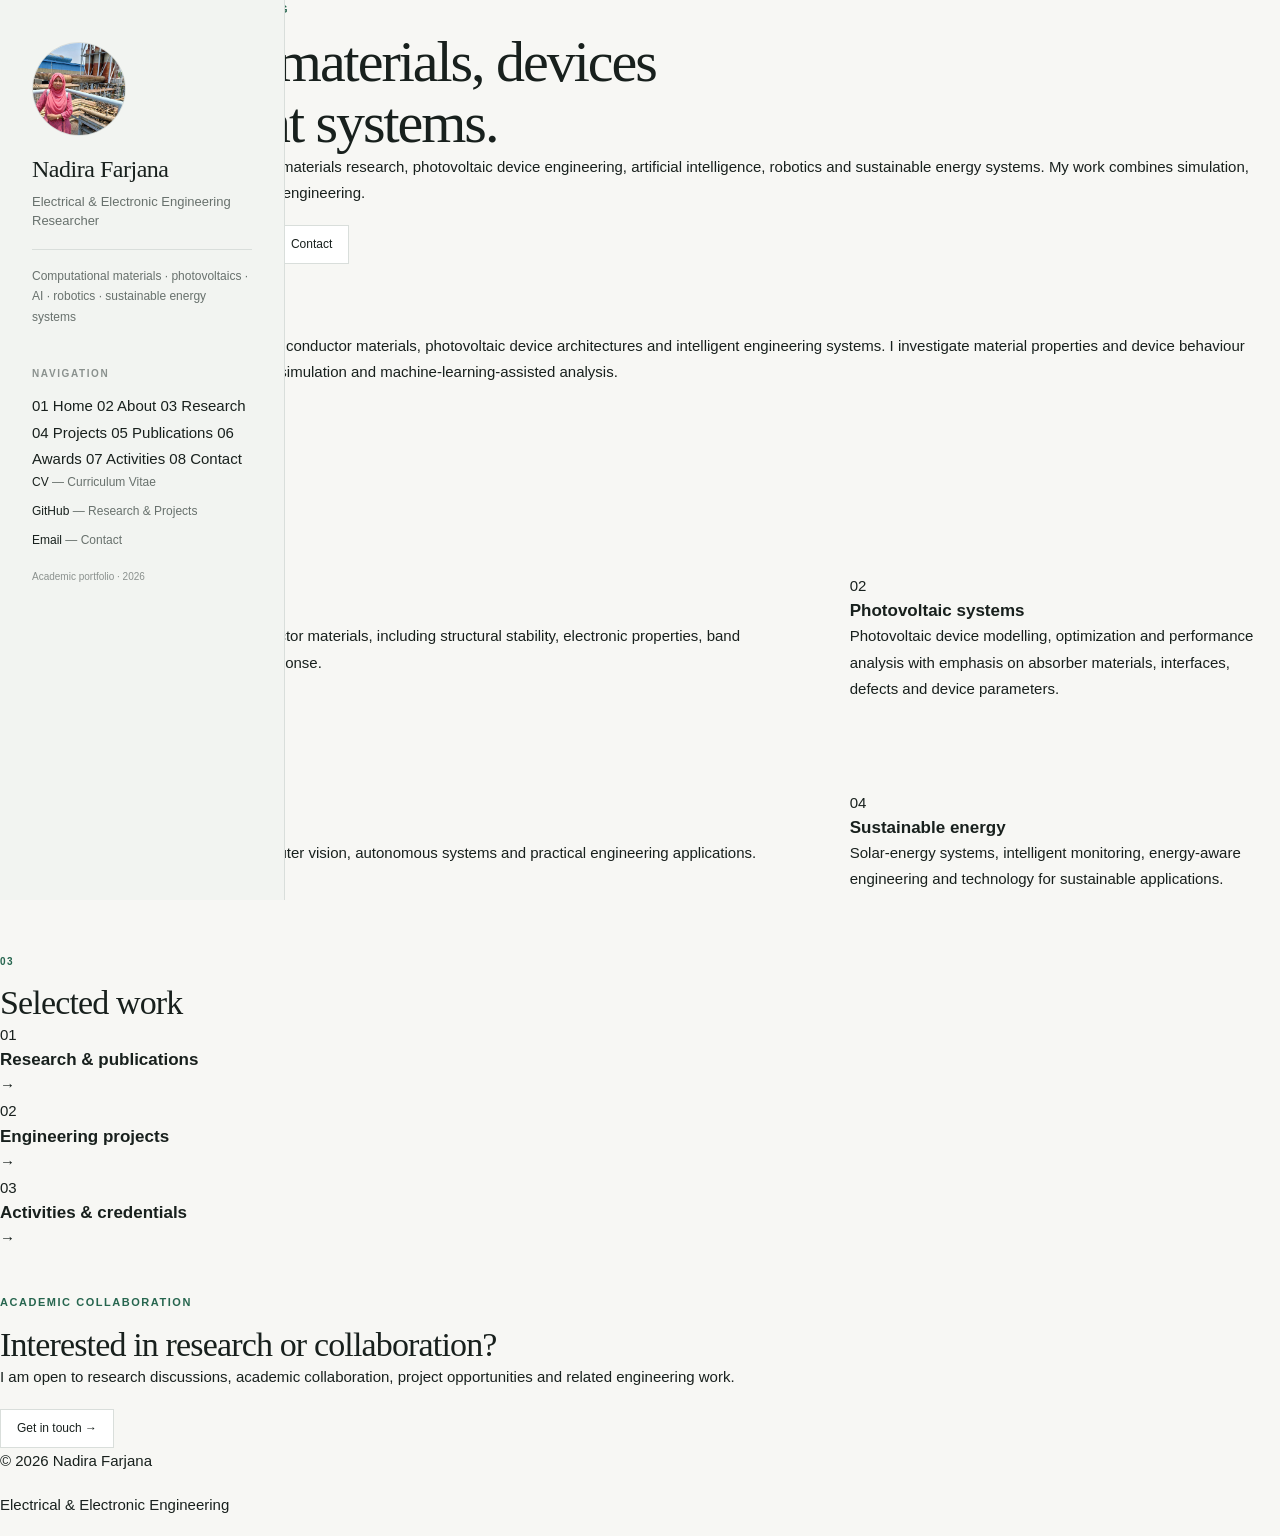
==== commit ee0a5fcc: "Update index.html" ====
--- a/index.html
+++ b/index.html
@@ -14,7 +14,7 @@
     <link rel="stylesheet" href="style.css">
 </head>
 
-<body>
+<body class="home-page">
 
 <div class="site-shell">
 
--- a/style.css
+++ b/style.css
@@ -1,1277 +1,1187 @@
 /* =========================================================
    NADIRA FARJANA — ACADEMIC RESEARCH PORTFOLIO
-   V2.2 — STABLE LAYOUT
-========================================================= */
-
-
-/* =========================================================
-   ROOT
-========================================================= */
+   Version 2.2
+   ========================================================= */
 
 :root {
-
     --bg: #f7f7f4;
-    --surface: #ffffff;
-
-    --text: #202522;
-    --muted: #6d7671;
-
-    --accent: #315c4a;
-    --accent-light: #e8efeb;
-
-    --border: #d9dedb;
-    --border-dark: #c4ccc7;
-
-    --sidebar-width: 280px;
+    --paper: #ffffff;
+    --ink: #18201d;
+    --muted: #68716d;
+    --line: #d9dedb;
+    --soft-line: #e9ecea;
+    --accent: #27664f;
+    --accent-dark: #194b3a;
+    --accent-soft: #eaf2ee;
+    --sidebar: #f2f4f1;
 
     --serif: Georgia, "Times New Roman", serif;
-    --sans: Arial, Helvetica, sans-serif;
-    --mono: "Courier New", Courier, monospace;
-}
-
-
-/* =========================================================
-   RESET
-========================================================= */
-
-*,
-*::before,
-*::after {
+    --sans: Inter, ui-sans-serif, -apple-system, BlinkMacSystemFont,
+        "Segoe UI", Roboto, Helvetica, Arial, sans-serif;
+
+    --sidebar-width: 285px;
+    --content-width: 1050px;
+}
+
+* {
     box-sizing: border-box;
 }
 
-
 html {
-    margin: 0;
-    padding: 0;
     scroll-behavior: smooth;
 }
-
 
 body {
     margin: 0;
-    padding: 0;
-
     background: var(--bg);
-    color: var(--text);
-
+    color: var(--ink);
     font-family: var(--sans);
-    font-size: 16px;
-    line-height: 1.7;
-
-    overflow-x: hidden;
-}
-
+    font-size: 15px;
+    line-height: 1.75;
+}
 
 img {
     max-width: 100%;
     display: block;
 }
 
-
 a {
     color: inherit;
-}
-
-
-button,
-input,
-textarea,
-select {
+    text-decoration: none;
+}
+
+a:hover {
+    color: var(--accent);
+}
+
+button {
     font: inherit;
 }
 
-
-/* =========================================================
-   SITE SHELL
-========================================================= */
+/* =========================================================
+   LAYOUT
+   ========================================================= */
 
 .site-shell {
     min-height: 100vh;
-    width: 100%;
-}
-
-
-/* =========================================================
-   SIDEBAR
-========================================================= */
+}
 
 .sidebar {
     position: fixed;
-
-    top: 0;
-    left: 0;
-
+    inset: 0 auto 0 0;
     width: var(--sidebar-width);
-    height: 100vh;
-    height: 100dvh;
-
-    background: var(--surface);
-
-    border-right: 1px solid var(--border);
-
+    padding: 42px 32px 30px;
+    background: var(--sidebar);
+    border-right: 1px solid var(--line);
     display: flex;
     flex-direction: column;
-
-    padding: 46px 40px 28px;
-
     z-index: 1000;
-
-    overflow: hidden;
-}
-
-
-.sidebar-top {
-    flex: 1;
-    min-height: 0;
-
-    overflow-y: auto;
-    overflow-x: hidden;
-
-    padding-right: 2px;
-
-    scrollbar-width: thin;
-    scrollbar-color: var(--border-dark) transparent;
-}
-
-
-.sidebar-top::-webkit-scrollbar {
-    width: 5px;
-}
-
-
-.sidebar-top::-webkit-scrollbar-track {
-    background: transparent;
-}
-
-
-.sidebar-top::-webkit-scrollbar-thumb {
-    background: var(--border-dark);
-    border-radius: 10px;
-}
-
-
-/* =========================================================
-   PROFILE
-========================================================= */
+}
+
+.main {
+    margin-left: var(--sidebar-width);
+    min-height: 100vh;
+}
+
+.page {
+    width: min(var(--content-width), calc(100% - 100px));
+    margin: 0 auto;
+    padding: 72px 0 100px;
+}
+
+/* =========================================================
+   SIDEBAR
+   ========================================================= */
 
 .profile {
-    width: 100%;
-}
-
+    margin-bottom: 38px;
+}
 
 .profile-image {
-    width: 145px;
-    height: 145px;
-
+    width: 94px;
+    height: 94px;
     object-fit: cover;
-
     border-radius: 50%;
-
-    margin-bottom: 28px;
-}
-
+    margin-bottom: 19px;
+    border: 1px solid var(--line);
+}
 
 .profile-name {
     margin: 0;
-
     font-family: var(--serif);
-    font-size: 2rem;
-    font-weight: 400;
-
-    line-height: 1.15;
-
+    font-size: 24px;
+    font-weight: 500;
+    line-height: 1.2;
     letter-spacing: -0.02em;
 }
 
-
 .profile-role {
-    margin: 14px 0 0;
-
+    margin: 8px 0 0;
     color: var(--muted);
-
-    font-size: 0.95rem;
-    line-height: 1.6;
-}
-
-
-.profile-divider {
-    width: 100%;
-
-    height: 1px;
-
-    background: var(--border);
-
-    margin: 28px 0 24px;
-}
-
+    font-size: 13px;
+    line-height: 1.5;
+}
 
 .profile-domains {
-    margin: 0;
-
+    margin: 18px 0 0;
+    padding-top: 16px;
+    border-top: 1px solid var(--line);
     color: var(--muted);
-
-    font-size: 0.82rem;
-    line-height: 1.9;
-}
-
-
-/* =========================================================
-   NAVIGATION
-========================================================= */
-
-.nav-section {
-    margin-top: 44px;
-}
-
+    font-size: 12px;
+    line-height: 1.7;
+}
 
 .nav-label {
-    margin: 0 0 22px;
-
-    color: #8a938e;
-
-    font-size: 0.75rem;
+    margin: 0 0 11px;
+    color: #8a918e;
+    font-size: 10px;
     font-weight: 700;
-
     letter-spacing: 0.16em;
     text-transform: uppercase;
 }
-
-
-/*
-   IMPORTANT:
-   The HTML uses .nav, not .sidebar-nav.
-*/
 
 .nav {
     display: flex;
     flex-direction: column;
-
-    width: 100%;
-
-    margin: 0;
-    padding: 0;
-}
-
+    gap: 2px;
+}
 
 .nav a {
     display: flex;
-    align-items: center;
-
-    width: 100%;
-
-    min-height: 42px;
-
+    align-items: baseline;
+    gap: 12px;
     padding: 7px 0;
-
-    color: #59635e;
-
-    text-decoration: none;
-
-    font-size: 0.91rem;
-    line-height: 1.4;
-
-    transition:
-        color 0.2s ease,
-        padding-left 0.2s ease;
-}
-
-
-.nav a:hover {
-    color: var(--accent);
-
-    padding-left: 4px;
-}
-
-
+    color: #4f5955;
+    font-size: 13px;
+    transition: color 0.2s ease, transform 0.2s ease;
+}
+
+.nav a span {
+    color: #a0a7a4;
+    font-size: 10px;
+    letter-spacing: 0.04em;
+}
+
+.nav a:hover,
 .nav a.active {
     color: var(--accent);
-
-    font-weight: 600;
-}
-
-
-.nav-number {
-    display: inline-block;
-
-    width: 36px;
-
-    flex-shrink: 0;
-
-    color: #a3aaa6;
-
-    font-family: var(--mono);
-
-    font-size: 0.68rem;
-}
-
-
-.nav a.active .nav-number {
-    color: var(--accent);
-}
-
-
-.nav-text {
-    display: inline-block;
-}
-
-
-/* =========================================================
-   SIDEBAR BOTTOM
-========================================================= */
+    transform: translateX(3px);
+}
 
 .sidebar-bottom {
-    flex-shrink: 0;
-
-    margin-top: 20px;
-
-    padding-top: 20px;
-
-    border-top: 1px solid var(--border);
-}
-
+    margin-top: auto;
+    padding-top: 28px;
+    border-top: 1px solid var(--line);
+}
 
 .sidebar-links {
     display: flex;
     flex-direction: column;
-
-    gap: 9px;
-}
-
+    gap: 8px;
+}
 
 .sidebar-link {
-    display: block;
-
     color: var(--muted);
-
-    text-decoration: none;
-
-    font-size: 0.75rem;
-    line-height: 1.45;
-}
-
+    font-size: 12px;
+}
 
 .sidebar-link strong {
-    color: var(--text);
-
-    font-weight: 600;
-}
-
-
-.sidebar-link span {
-    color: var(--muted);
-}
-
-
-.sidebar-link:hover strong {
+    color: var(--ink);
+    font-weight: 500;
+}
+
+.sidebar-note {
+    margin-top: 18px;
+    color: #8b918e;
+    font-size: 10px;
+    line-height: 1.6;
+}
+
+/* =========================================================
+   MOBILE HEADER
+   ========================================================= */
+
+.mobile-header {
+    display: none;
+}
+
+.mobile-menu {
+    display: none;
+}
+
+/* =========================================================
+   TYPOGRAPHY
+   ========================================================= */
+
+.eyebrow {
+    margin: 0 0 13px;
     color: var(--accent);
-}
-
-
-.sidebar-note {
-    margin: 18px 0 0;
-
-    color: #9aa19d;
-
-    font-size: 0.68rem;
-}
-
-
-/* =========================================================
-   MAIN CONTENT
-========================================================= */
-
-.main-content {
-
-    /*
-       This is the important layout fix.
-       The content starts AFTER the fixed sidebar.
-    */
-
-    margin-left: var(--sidebar-width);
-
-    width: calc(100% - var(--sidebar-width));
-
-    min-height: 100vh;
-
-    padding: 0;
-}
-
-
-/* =========================================================
-   SECTIONS
-========================================================= */
-
-.section {
-    width: 100%;
-
-    padding-left: clamp(52px, 7vw, 110px);
-    padding-right: clamp(52px, 7vw, 110px);
-
-    border-bottom: 1px solid var(--border);
-}
-
-
-.hero {
-    min-height: 750px;
-
-    display: flex;
-    align-items: center;
-}
-
-
-.hero-inner {
-    width: 100%;
-    max-width: 1100px;
-
-    padding-top: 30px;
-    padding-bottom: 30px;
-}
-
-
-.eyebrow {
-    margin: 0 0 26px;
-
-    color: var(--accent);
-
-    font-size: 0.76rem;
+    font-size: 11px;
     font-weight: 700;
-
     letter-spacing: 0.14em;
     text-transform: uppercase;
 }
 
-
-.hero h1 {
+h1,
+h2,
+h3,
+h4 {
+    color: var(--ink);
+}
+
+h1 {
     margin: 0;
-
-    max-width: 1050px;
-
     font-family: var(--serif);
-
-    font-size: clamp(3.5rem, 5.4vw, 5.9rem);
-
-    font-weight: 400;
-
-    line-height: 0.98;
-
-    letter-spacing: -0.045em;
-}
-
-
-.hero-intro {
-    max-width: 850px;
-
-    margin: 42px 0 0;
-
-    color: #46534d;
-
-    font-size: 1.16rem;
-
-    line-height: 1.9;
-}
-
-
-.hero-actions {
+    font-size: clamp(38px, 5vw, 58px);
+    font-weight: 500;
+    line-height: 1.05;
+    letter-spacing: -0.035em;
+}
+
+h2 {
+    margin: 0;
+    font-family: var(--serif);
+    font-size: 34px;
+    font-weight: 500;
+    line-height: 1.15;
+    letter-spacing: -0.025em;
+}
+
+h3 {
+    margin: 0;
+    font-size: 17px;
+    font-weight: 600;
+    line-height: 1.4;
+}
+
+p {
+    margin: 0 0 18px;
+}
+
+.lead {
+    max-width: 720px;
+    margin-top: 24px;
+    color: #4f5955;
+    font-size: 17px;
+    line-height: 1.8;
+}
+
+.muted {
+    color: var(--muted);
+}
+
+/* =========================================================
+   PAGE HEADER
+   ========================================================= */
+
+.page-header {
+    padding-bottom: 38px;
+    border-bottom: 1px solid var(--line);
+    margin-bottom: 54px;
+}
+
+.page-header p {
+    max-width: 700px;
+    margin-top: 20px;
+    color: var(--muted);
+    font-size: 15px;
+}
+
+/* =========================================================
+   HOME
+   ========================================================= */
+
+.home-intro {
+    padding: 22px 0 68px;
+    border-bottom: 1px solid var(--line);
+}
+
+.home-intro .eyebrow {
+    margin-bottom: 20px;
+}
+
+.home-intro h1 {
+    max-width: 760px;
+}
+
+.home-intro .lead {
+    max-width: 680px;
+}
+
+.quick-links {
     display: flex;
     flex-wrap: wrap;
-
-    gap: 12px;
-
-    margin-top: 42px;
-}
-
+    gap: 10px;
+    margin-top: 30px;
+}
+
+.quick-link {
+    display: inline-flex;
+    align-items: center;
+    padding: 8px 13px;
+    border: 1px solid var(--line);
+    background: var(--paper);
+    color: #4d5753;
+    font-size: 12px;
+    transition: border-color 0.2s ease, color 0.2s ease;
+}
+
+.quick-link:hover {
+    border-color: var(--accent);
+    color: var(--accent);
+}
+
+.home-grid {
+    display: grid;
+    grid-template-columns: 1.45fr 0.8fr;
+    gap: 70px;
+    padding-top: 58px;
+}
+
+.home-section {
+    padding-bottom: 42px;
+}
+
+.section-number {
+    display: block;
+    margin-bottom: 13px;
+    color: var(--accent);
+    font-size: 10px;
+    font-weight: 700;
+    letter-spacing: 0.14em;
+}
+
+.section-title {
+    margin-bottom: 19px;
+}
+
+.section-text {
+    color: #555f5b;
+}
+
+.research-snapshot {
+    display: grid;
+    gap: 0;
+    border-top: 1px solid var(--line);
+}
+
+.snapshot-item {
+    padding: 16px 0;
+    border-bottom: 1px solid var(--line);
+}
+
+.snapshot-item h3 {
+    font-family: var(--serif);
+    font-size: 18px;
+    font-weight: 500;
+}
+
+.snapshot-item p {
+    margin: 5px 0 0;
+    color: var(--muted);
+    font-size: 12px;
+    line-height: 1.6;
+}
+
+.news-list {
+    border-top: 1px solid var(--line);
+}
+
+.news-item {
+    display: grid;
+    grid-template-columns: 90px 1fr;
+    gap: 20px;
+    padding: 17px 0;
+    border-bottom: 1px solid var(--line);
+}
+
+.news-date {
+    color: #8a918e;
+    font-size: 11px;
+    letter-spacing: 0.04em;
+}
+
+.news-item p {
+    margin: 0;
+    color: #555f5b;
+    font-size: 13px;
+}
+
+/* =========================================================
+   BUTTONS / LINKS
+   ========================================================= */
+
+.text-link {
+    color: var(--accent);
+    font-size: 13px;
+    font-weight: 600;
+    border-bottom: 1px solid rgba(39, 102, 79, 0.3);
+    padding-bottom: 2px;
+}
+
+.text-link:hover {
+    border-color: var(--accent);
+}
+
+.button-row {
+    display: flex;
+    flex-wrap: wrap;
+    gap: 10px;
+    margin-top: 25px;
+}
 
 .button {
     display: inline-flex;
-
     align-items: center;
     justify-content: center;
-
-    min-height: 56px;
-
-    padding: 0 20px;
-
-    border: 1px solid var(--border);
-
-    background: var(--surface);
-
-    color: #46534d;
-
-    text-decoration: none;
-
-    font-size: 0.85rem;
-
-    transition:
-        border-color 0.2s ease,
-        color 0.2s ease,
-        background 0.2s ease;
-}
-
+    min-height: 39px;
+    padding: 8px 16px;
+    border: 1px solid var(--line);
+    background: var(--paper);
+    color: var(--ink);
+    font-size: 12px;
+    transition: all 0.2s ease;
+}
 
 .button:hover {
     border-color: var(--accent);
-
     color: var(--accent);
-
-    background: var(--accent-light);
-}
-
-
-/* =========================================================
-   SECTION HEADINGS
-========================================================= */
-
-.section-heading {
+}
+
+.button.primary {
+    border-color: var(--accent);
+    background: var(--accent);
+    color: #fff;
+}
+
+.button.primary:hover {
+    background: var(--accent-dark);
+    border-color: var(--accent-dark);
+    color: #fff;
+}
+
+/* =========================================================
+   ABOUT
+   ========================================================= */
+
+.info-grid {
+    display: grid;
+    grid-template-columns: 1fr 1fr;
+    gap: 0 60px;
+    border-top: 1px solid var(--line);
+}
+
+.info-row {
+    display: grid;
+    grid-template-columns: 120px 1fr;
+    gap: 20px;
+    padding: 17px 0;
+    border-bottom: 1px solid var(--line);
+}
+
+.info-label {
+    color: #8a918e;
+    font-size: 11px;
+    text-transform: uppercase;
+    letter-spacing: 0.08em;
+}
+
+.info-value {
+    color: #454f4b;
+    font-size: 13px;
+}
+
+.about-section {
+    margin-top: 62px;
+}
+
+.about-section-header {
+    display: grid;
+    grid-template-columns: 180px 1fr;
+    gap: 45px;
+    margin-bottom: 28px;
+}
+
+.about-section-header h2 {
+    font-size: 27px;
+}
+
+.about-copy {
+    color: #505a56;
+    max-width: 740px;
+}
+
+/* =========================================================
+   RESEARCH
+   ========================================================= */
+
+.research-list {
+    border-top: 1px solid var(--line);
+}
+
+.research-item {
+    display: grid;
+    grid-template-columns: 58px 1fr 230px;
+    gap: 28px;
+    padding: 29px 0;
+    border-bottom: 1px solid var(--line);
+}
+
+.research-number {
+    color: var(--accent);
+    font-size: 11px;
+    font-weight: 700;
+    letter-spacing: 0.08em;
+}
+
+.research-main h3 {
+    font-family: var(--serif);
+    font-size: 23px;
+    font-weight: 500;
+}
+
+.research-main p {
+    margin-top: 9px;
+    color: var(--muted);
+    font-size: 13px;
+}
+
+.research-methods {
+    color: #6f7774;
+    font-size: 11px;
+    line-height: 1.8;
+}
+
+.method-label {
+    display: block;
+    margin-bottom: 5px;
+    color: #8b928f;
+    font-size: 9px;
+    font-weight: 700;
+    letter-spacing: 0.12em;
+    text-transform: uppercase;
+}
+
+/* =========================================================
+   PROJECTS
+   ========================================================= */
+
+.project-list {
+    border-top: 1px solid var(--line);
+}
+
+.project {
+    display: grid;
+    grid-template-columns: 55px 1fr;
+    gap: 22px;
+    padding: 32px 0;
+    border-bottom: 1px solid var(--line);
+}
+
+.project-number {
+    color: var(--accent);
+    font-size: 11px;
+    font-weight: 700;
+}
+
+.project-title-row {
     display: flex;
-    align-items: baseline;
-
-    gap: 22px;
-
-    padding-top: 72px;
-    padding-bottom: 36px;
-}
-
-
-.section-number {
-    flex-shrink: 0;
-
-    color: #a1aaa5;
-
-    font-family: var(--mono);
-
-    font-size: 0.72rem;
-}
-
-
-.section-heading h2 {
+    align-items: flex-start;
+    justify-content: space-between;
+    gap: 30px;
+}
+
+.project h3 {
+    font-family: var(--serif);
+    font-size: 23px;
+    font-weight: 500;
+}
+
+.project-description {
+    max-width: 750px;
+    margin-top: 10px;
+    color: var(--muted);
+    font-size: 13px;
+}
+
+.project-meta {
+    display: flex;
+    flex-wrap: wrap;
+    gap: 7px;
+    margin-top: 14px;
+}
+
+.tag {
+    display: inline-block;
+    padding: 3px 8px;
+    border: 1px solid var(--line);
+    color: #68716d;
+    font-size: 10px;
+    line-height: 1.5;
+}
+
+.project-actions {
+    margin-top: 17px;
+}
+
+.project-gallery {
+    display: grid;
+    grid-template-columns: repeat(3, 1fr);
+    gap: 8px;
+    margin-top: 21px;
+}
+
+.project-gallery img {
+    width: 100%;
+    height: 145px;
+    object-fit: cover;
+    border: 1px solid var(--soft-line);
+}
+
+.project-gallery video {
+    width: 100%;
+    height: 145px;
+    object-fit: cover;
+    border: 1px solid var(--soft-line);
+    background: #111;
+}
+
+/* =========================================================
+   PUBLICATIONS
+   ========================================================= */
+
+.publication-list {
+    border-top: 1px solid var(--line);
+}
+
+.publication {
+    display: grid;
+    grid-template-columns: 70px 1fr;
+    gap: 20px;
+    padding: 28px 0;
+    border-bottom: 1px solid var(--line);
+}
+
+.publication-year {
+    color: var(--accent);
+    font-size: 11px;
+    font-weight: 700;
+}
+
+.publication-title {
+    font-family: var(--serif);
+    font-size: 21px;
+    line-height: 1.35;
+}
+
+.publication-authors {
+    margin-top: 8px;
+    color: var(--muted);
+    font-size: 12px;
+}
+
+.publication-venue {
+    margin-top: 5px;
+    color: #737b78;
+    font-size: 12px;
+}
+
+.publication-status {
+    display: inline-block;
+    margin-top: 12px;
+    padding: 3px 8px;
+    background: var(--accent-soft);
+    color: var(--accent-dark);
+    font-size: 10px;
+}
+
+.figure-grid {
+    display: grid;
+    grid-template-columns: repeat(2, 1fr);
+    gap: 16px;
+    margin-top: 25px;
+}
+
+.figure-card {
+    background: var(--paper);
+    border: 1px solid var(--soft-line);
+}
+
+.figure-card img {
+    width: 100%;
+    height: 220px;
+    object-fit: contain;
+    background: #fafafa;
+}
+
+.figure-caption {
+    padding: 12px 14px;
+    color: var(--muted);
+    font-size: 11px;
+}
+
+/* =========================================================
+   AWARDS
+   ========================================================= */
+
+.award-list {
+    border-top: 1px solid var(--line);
+}
+
+.award {
+    display: grid;
+    grid-template-columns: 70px 1fr;
+    gap: 20px;
+    padding: 22px 0;
+    border-bottom: 1px solid var(--line);
+}
+
+.award-year {
+    color: var(--accent);
+    font-size: 11px;
+    font-weight: 700;
+}
+
+.award-title {
+    font-family: var(--serif);
+    font-size: 19px;
+}
+
+.award-org {
+    margin-top: 4px;
+    color: var(--muted);
+    font-size: 12px;
+}
+
+/* =========================================================
+   ACTIVITIES
+   ========================================================= */
+
+.activity-section {
+    margin-bottom: 70px;
+}
+
+.activity-heading {
+    display: grid;
+    grid-template-columns: 180px 1fr;
+    gap: 45px;
+    margin-bottom: 27px;
+}
+
+.activity-heading h2 {
+    font-size: 27px;
+}
+
+.gallery {
+    display: grid;
+    grid-template-columns: repeat(3, 1fr);
+    gap: 12px;
+}
+
+.gallery figure {
     margin: 0;
-
+    background: var(--paper);
+    border: 1px solid var(--soft-line);
+}
+
+.gallery img {
+    width: 100%;
+    height: 205px;
+    object-fit: cover;
+}
+
+.gallery figcaption {
+    padding: 10px 12px;
+    color: var(--muted);
+    font-size: 11px;
+    line-height: 1.5;
+}
+
+.training-block {
+    margin-bottom: 35px;
+}
+
+.training-block h3 {
+    margin-bottom: 15px;
     font-family: var(--serif);
-
-    font-size: 2.5rem;
-
-    font-weight: 400;
-
-    line-height: 1.15;
-
-    letter-spacing: -0.025em;
-}
-
-
-/* =========================================================
-   RESEARCH OVERVIEW
-========================================================= */
-
-.overview-section {
-    padding-bottom: 80px;
-}
-
-
-.overview-grid {
-    display: grid;
-
-    grid-template-columns: repeat(2, minmax(0, 1fr));
-
-    border-top: 1px solid var(--border);
-}
-
-
-.overview-item {
-    min-width: 0;
-
-    padding: 34px 42px 34px 0;
-
-    border-bottom: 1px solid var(--border);
-}
-
-
-.overview-item:nth-child(even) {
-    padding-left: 42px;
-
-    border-left: 1px solid var(--border);
-}
-
-
-.overview-number {
-    margin: 0 0 14px;
-
-    color: #9da6a1;
-
-    font-family: var(--mono);
-
-    font-size: 0.7rem;
-}
-
-
-.overview-item h3 {
-    margin: 0 0 15px;
-
+    font-size: 21px;
+    font-weight: 500;
+}
+
+.certificate-grid {
+    display: grid;
+    grid-template-columns: repeat(3, 1fr);
+    gap: 12px;
+}
+
+.certificate {
+    overflow: hidden;
+    background: var(--paper);
+    border: 1px solid var(--soft-line);
+}
+
+.certificate img {
+    width: 100%;
+    height: 215px;
+    object-fit: contain;
+    background: #fafafa;
+}
+
+.certificate-name {
+    padding: 10px 12px;
+    color: #626b67;
+    font-size: 10px;
+    line-height: 1.5;
+}
+
+/* =========================================================
+   CONTACT
+   ========================================================= */
+
+.contact-grid {
+    display: grid;
+    grid-template-columns: 1fr 0.8fr;
+    gap: 80px;
+}
+
+.contact-lead {
+    max-width: 650px;
+    color: #555f5b;
+    font-size: 16px;
+}
+
+.contact-list {
+    margin-top: 35px;
+    border-top: 1px solid var(--line);
+}
+
+.contact-row {
+    display: grid;
+    grid-template-columns: 110px 1fr;
+    gap: 20px;
+    padding: 17px 0;
+    border-bottom: 1px solid var(--line);
+}
+
+.contact-label {
+    color: #8a918e;
+    font-size: 10px;
+    text-transform: uppercase;
+    letter-spacing: 0.1em;
+}
+
+.contact-value {
+    color: #3f4845;
+    font-size: 13px;
+    overflow-wrap: anywhere;
+}
+
+.contact-note {
+    padding: 25px;
+    background: var(--accent-soft);
+    border: 1px solid #d6e5dd;
+}
+
+.contact-note h3 {
     font-family: var(--serif);
-
-    font-size: 1.55rem;
-
-    font-weight: 400;
-
-    line-height: 1.25;
-}
-
-
-.overview-item p:last-child {
-    margin: 0;
-
-    max-width: 650px;
-
-    color: var(--muted);
-
-    font-size: 0.91rem;
-
-    line-height: 1.8;
-}
-
-
-/* =========================================================
-   CURRENT RESEARCH
-========================================================= */
-
-.current-section {
-    padding-bottom: 80px;
-}
-
-
-.current-content {
-    max-width: 900px;
-}
-
-
-.current-content p {
-    margin: 0 0 24px;
-
-    color: var(--muted);
-
-    font-size: 0.98rem;
-
-    line-height: 1.9;
-}
-
-
-.current-content .lead {
-    color: #38453f;
-
-    font-size: 1.15rem;
-
-    line-height: 1.85;
-}
-
-
-/* =========================================================
-   SELECTED WORK
-========================================================= */
-
-.selected-section {
-    padding-bottom: 80px;
-}
-
-
-.selected-list {
-    border-top: 1px solid var(--border);
-}
-
-
-.selected-row {
-    display: grid;
-
-    grid-template-columns: 55px 1fr 35px;
-
+    font-size: 21px;
+    font-weight: 500;
+}
+
+.contact-note p {
+    margin-top: 10px;
+    color: #5e6964;
+    font-size: 12px;
+}
+
+/* =========================================================
+   FOOTER
+   ========================================================= */
+
+.footer {
+    width: min(var(--content-width), calc(100% - 100px));
+    margin: 0 auto;
+    padding: 25px 0 35px;
+    border-top: 1px solid var(--line);
+    color: #8a918e;
+    font-size: 10px;
+    display: flex;
+    justify-content: space-between;
+    gap: 20px;
+}
+
+/* =========================================================
+   IMAGE LIGHTBOX
+   ========================================================= */
+
+.lightbox {
+    position: fixed;
+    inset: 0;
+    display: none;
     align-items: center;
-
-    gap: 18px;
-
-    min-height: 90px;
-
-    border-bottom: 1px solid var(--border);
-
-    color: var(--text);
-
-    text-decoration: none;
-
-    transition:
-        padding-left 0.2s ease,
-        color 0.2s ease;
-}
-
-
-.selected-row:hover {
-    padding-left: 8px;
-
-    color: var(--accent);
-}
-
-
-.selected-index {
-    color: #9da6a1;
-
-    font-family: var(--mono);
-
-    font-size: 0.7rem;
-}
-
-
-.selected-title {
-    font-family: var(--serif);
-
-    font-size: 1.25rem;
-}
-
-
-.selected-arrow {
-    color: #9da6a1;
-
-    font-size: 1.2rem;
-
-    text-align: right;
-}
-
-
-.selected-row:hover .selected-arrow {
-    color: var(--accent);
-}
-
-
-/* =========================================================
-   CONTACT STRIP
-========================================================= */
-
-.contact-strip {
-    min-height: 270px;
-
+    justify-content: center;
+    padding: 30px;
+    background: rgba(15, 20, 18, 0.88);
+    z-index: 3000;
+}
+
+.lightbox.open {
     display: flex;
-
-    align-items: center;
-
-    justify-content: space-between;
-
-    gap: 40px;
-}
-
-
-.contact-strip h2 {
-    margin: 0;
-
-    font-family: var(--serif);
-
-    font-size: 3rem;
-
-    font-weight: 400;
-
-    line-height: 1.1;
-
-    letter-spacing: -0.03em;
-}
-
-
-.text-link {
-    flex-shrink: 0;
-
-    color: var(--accent);
-
-    text-decoration: none;
-
-    font-size: 0.9rem;
-
-    border-bottom: 1px solid var(--accent);
-
-    padding-bottom: 3px;
-}
-
-
-.text-link:hover {
-    opacity: 0.7;
-}
-
-
-/* =========================================================
-   FOOTER
-========================================================= */
-
-.site-footer {
-    display: flex;
-
-    align-items: center;
-
-    justify-content: space-between;
-
-    gap: 30px;
-
-    padding:
-        28px
-        clamp(52px, 7vw, 110px);
-
-    color: #929b96;
-
-    font-size: 0.7rem;
-}
-
-
-.site-footer p {
-    margin: 0;
-}
-
-
-/* =========================================================
-   MOBILE HEADER
-========================================================= */
-
-.mobile-header {
-    display: none;
-}
-
-
-.mobile-menu {
-    display: none;
-}
-
-
-/* =========================================================
-   TABLET
-========================================================= */
-
-@media (max-width: 1100px) {
-
+}
+
+.lightbox img {
+    max-width: min(1100px, 94vw);
+    max-height: 88vh;
+    object-fit: contain;
+}
+
+.lightbox-close {
+    position: fixed;
+    top: 20px;
+    right: 24px;
+    color: white;
+    border: 0;
+    background: transparent;
+    font-size: 30px;
+    cursor: pointer;
+}
+
+/* =========================================================
+   RESPONSIVE
+   ========================================================= */
+
+@media (max-width: 1050px) {
     :root {
-        --sidebar-width: 250px;
+        --sidebar-width: 240px;
     }
 
     .sidebar {
-        padding-left: 30px;
-        padding-right: 30px;
-    }
-
-    .profile-image {
-        width: 125px;
-        height: 125px;
-    }
-
-    .profile-name {
-        font-size: 1.75rem;
-    }
-
-    .hero h1 {
-        font-size: clamp(3.1rem, 5.3vw, 4.8rem);
-    }
-
-    .hero-intro {
-        font-size: 1.05rem;
-    }
-
-}
-
-
-/* =========================================================
-   SMALL LAPTOP / LARGE TABLET
-========================================================= */
-
-@media (max-width: 900px) {
-
-    :root {
-        --sidebar-width: 230px;
-    }
-
-    .sidebar {
-        padding-left: 26px;
-        padding-right: 26px;
-    }
-
-    .profile-image {
-        width: 115px;
-        height: 115px;
-    }
-
-    .profile-name {
-        font-size: 1.55rem;
-    }
-
-    .profile-role {
-        font-size: 0.85rem;
-    }
-
-    .profile-domains {
-        font-size: 0.75rem;
-    }
-
-    .hero {
-        min-height: 680px;
-    }
-
-    .hero h1 {
-        font-size: clamp(2.8rem, 5.2vw, 4rem);
-    }
-
-    .hero-intro {
-        font-size: 1rem;
-    }
-
-    .section {
-        padding-left: 46px;
-        padding-right: 46px;
-    }
-
-}
-
-
-/* =========================================================
-   MOBILE
-========================================================= */
-
-@media (max-width: 760px) {
-
+        padding: 34px 25px 25px;
+    }
+
+    .page,
+    .footer {
+        width: min(var(--content-width), calc(100% - 70px));
+    }
+
+    .home-grid {
+        gap: 45px;
+    }
+
+    .research-item {
+        grid-template-columns: 45px 1fr;
+    }
+
+    .research-methods {
+        grid-column: 2;
+    }
+}
+
+@media (max-width: 800px) {
     body {
-        overflow-x: hidden;
-    }
-
-
-    /* Hide desktop sidebar */
+        font-size: 14px;
+    }
 
     .sidebar {
         display: none;
     }
 
-
-    /* Main becomes full width */
-
-    .main-content {
+    .main {
         margin-left: 0;
-
-        width: 100%;
-    }
-
-
-    /* Mobile header */
+    }
 
     .mobile-header {
         position: sticky;
-
         top: 0;
-
-        z-index: 2000;
-
-        height: 68px;
-
         display: flex;
-
         align-items: center;
-
         justify-content: space-between;
-
-        padding: 0 22px;
-
-        background: rgba(255, 255, 255, 0.96);
-
-        border-bottom: 1px solid var(--border);
-
+        height: 62px;
+        padding: 0 20px;
+        background: rgba(247, 247, 244, 0.96);
+        border-bottom: 1px solid var(--line);
         backdrop-filter: blur(10px);
-    }
-
+        z-index: 1000;
+    }
 
     .mobile-name {
         font-family: var(--serif);
-
-        font-size: 1.35rem;
-    }
-
+        font-size: 18px;
+    }
 
     .mobile-menu-button {
-        width: 42px;
-        height: 42px;
-
-        padding: 0;
-
-        border: 1px solid var(--border);
-
-        background: var(--surface);
-
-        color: var(--text);
-
+        border: 0;
+        background: transparent;
+        color: var(--ink);
+        font-size: 22px;
         cursor: pointer;
-
-        font-size: 1.1rem;
-    }
-
+    }
 
     .mobile-menu {
         position: fixed;
-
-        top: 68px;
-        left: 0;
-
-        width: 100%;
-
+        inset: 62px 0 auto 0;
         display: none;
-
-        flex-direction: column;
-
-        background: var(--surface);
-
-        border-bottom: 1px solid var(--border);
-
-        z-index: 1900;
-    }
-
+        padding: 18px 20px 22px;
+        background: var(--paper);
+        border-bottom: 1px solid var(--line);
+        z-index: 999;
+    }
 
     .mobile-menu.open {
-        display: flex;
-    }
-
+        display: block;
+    }
 
     .mobile-menu a {
-        padding: 14px 22px;
-
-        border-bottom: 1px solid var(--border);
-
-        color: var(--text);
-
-        text-decoration: none;
-
-        font-size: 0.88rem;
-    }
-
-
-    .mobile-menu a:hover {
-        color: var(--accent);
-
-        background: var(--accent-light);
-    }
-
-
-    .section {
-        padding-left: 26px;
-        padding-right: 26px;
-    }
-
-
-    .hero {
-        min-height: auto;
-
-        padding-top: 90px;
-        padding-bottom: 90px;
-    }
-
-
-    .hero h1 {
-        font-size: clamp(2.65rem, 11vw, 4rem);
-
-        line-height: 1;
-    }
-
-
-    .hero-intro {
-        margin-top: 30px;
-
-        font-size: 0.98rem;
-
-        line-height: 1.75;
-    }
-
-
-    .hero-actions {
-        margin-top: 32px;
-    }
-
-
-    .button {
-        min-height: 50px;
-    }
-
-
-    .section-heading {
-        padding-top: 55px;
-        padding-bottom: 28px;
-    }
-
-
-    .section-heading h2 {
-        font-size: 2rem;
-    }
-
-
-    .overview-grid {
+        display: block;
+        padding: 9px 0;
+        border-bottom: 1px solid var(--soft-line);
+        color: #4d5753;
+        font-size: 13px;
+    }
+
+    .page,
+    .footer {
+        width: calc(100% - 40px);
+    }
+
+    .page {
+        padding-top: 52px;
+    }
+
+    .home-intro {
+        padding-top: 10px;
+        padding-bottom: 48px;
+    }
+
+    .home-grid,
+    .contact-grid {
         grid-template-columns: 1fr;
-    }
-
-
-    .overview-item {
-        padding: 30px 0;
-    }
-
-
-    .overview-item:nth-child(even) {
-        padding-left: 0;
-
-        border-left: 0;
-    }
-
-
-    .current-content .lead {
-        font-size: 1.05rem;
-    }
-
-
-    .selected-row {
-        grid-template-columns: 40px 1fr 25px;
-
-        min-height: 75px;
-    }
-
-
-    .selected-title {
-        font-size: 1.08rem;
-    }
-
-
-    .contact-strip {
-        min-height: 240px;
-
-        align-items: flex-start;
-
-        flex-direction: column;
-
-        justify-content: center;
-
-        gap: 28px;
-    }
-
-
-    .contact-strip h2 {
-        font-size: 2.5rem;
-    }
-
-
-    .site-footer {
-        flex-direction: column;
-
-        align-items: flex-start;
-
-        padding: 25px 26px;
-    }
-
-}
-
-
-/* =========================================================
-   VERY SMALL MOBILE
-========================================================= */
-
-@media (max-width: 500px) {
-
-    .hero {
-        padding-top: 70px;
-        padding-bottom: 70px;
-    }
-
-
-    .hero h1 {
-        font-size: 2.65rem;
-    }
-
-
-    .hero-intro {
-        font-size: 0.92rem;
-    }
-
-
-    .hero-actions {
-        flex-direction: column;
-
-        align-items: stretch;
-    }
-
-
-    .button {
-        width: 100%;
-    }
-
-
-    .section-heading h2 {
-        font-size: 1.75rem;
-    }
-
-
-    .selected-row {
-        grid-template-columns: 34px 1fr 20px;
-
-        gap: 10px;
-    }
-
-
-    .selected-title {
-        font-size: 1rem;
-    }
-
-}
-
-
-/* =========================================================
-   ACCESSIBILITY
-========================================================= */
-
-a:focus-visible,
-button:focus-visible {
-    outline: 2px solid var(--accent);
-
-    outline-offset: 4px;
-}
-
-
-/* =========================================================
-   REDUCED MOTION
-========================================================= */
-
-@media (prefers-reduced-motion: reduce) {
-
-    html {
-        scroll-behavior: auto;
-    }
-
-    *,
-    *::before,
-    *::after {
-        transition: none !important;
-    }
-
-}
-
+        gap: 30px;
+    }
+
+    .info-grid {
+        grid-template-columns: 1fr;
+    }
+
+    .about-section-header,
+    .activity-heading {
+        grid-template-columns: 1fr;
+        gap: 8px;
+    }
+
+    .research-item {
+        grid-template-columns: 38px 1fr;
+        gap: 15px;
+    }
+
+    .research-methods {
+        grid-column: 2;
+    }
+
+    .project {
+        grid-template-columns: 38px 1fr;
+        gap: 15px;
+    }
+
+    .project-title-row {
+        display: block;
+    }
+
+    .project-gallery {
+        grid-template-columns: repeat(2, 1fr);
+    }
+
+    .gallery,
+    .certificate-grid {
+        grid-template-columns: repeat(2, 1fr);
+    }
+
+    .figure-grid {
+        grid-template-columns: 1fr;
+    }
+
+    .footer {
+        display: block;
+    }
+
+    .footer span + span {
+        display: block;
+        margin-top: 5px;
+    }
+}
+
+@media (max-width: 520px) {
+    h1 {
+        font-size: 39px;
+    }
+
+    h2 {
+        font-size: 29px;
+    }
+
+    .lead {
+        font-size: 15px;
+    }
+
+    .news-item {
+        grid-template-columns: 70px 1fr;
+        gap: 12px;
+    }
+
+    .project-gallery,
+    .gallery,
+    .certificate-grid {
+        grid-template-columns: 1fr;
+    }
+
+    .project-gallery img,
+    .project-gallery video,
+    .gallery img,
+    .certificate img {
+        height: auto;
+        max-height: 300px;
+    }
+
+    .info-row,
+    .contact-row {
+        grid-template-columns: 1fr;
+        gap: 3px;
+    }
+
+    .publication {
+        grid-template-columns: 1fr;
+        gap: 4px;
+    }
+
+    .award {
+        grid-template-columns: 1fr;
+        gap: 4px;
+    }
+}
 
 /* =========================================================
    PRINT
-========================================================= */
+   ========================================================= */
 
 @media print {
-
     .sidebar,
     .mobile-header,
     .mobile-menu,
-    .hero-actions {
+    .button,
+    .quick-links {
         display: none !important;
     }
 
-
-    .main-content {
-        margin-left: 0;
-
+    .main {
+        margin: 0;
+    }
+
+    .page,
+    .footer {
         width: 100%;
     }
-
-
-    .section {
-        padding-left: 0;
-        padding-right: 0;
-    }
-
 
     body {
         background: white;
-
-        color: black;
-    }
-
-}
+    }
+}
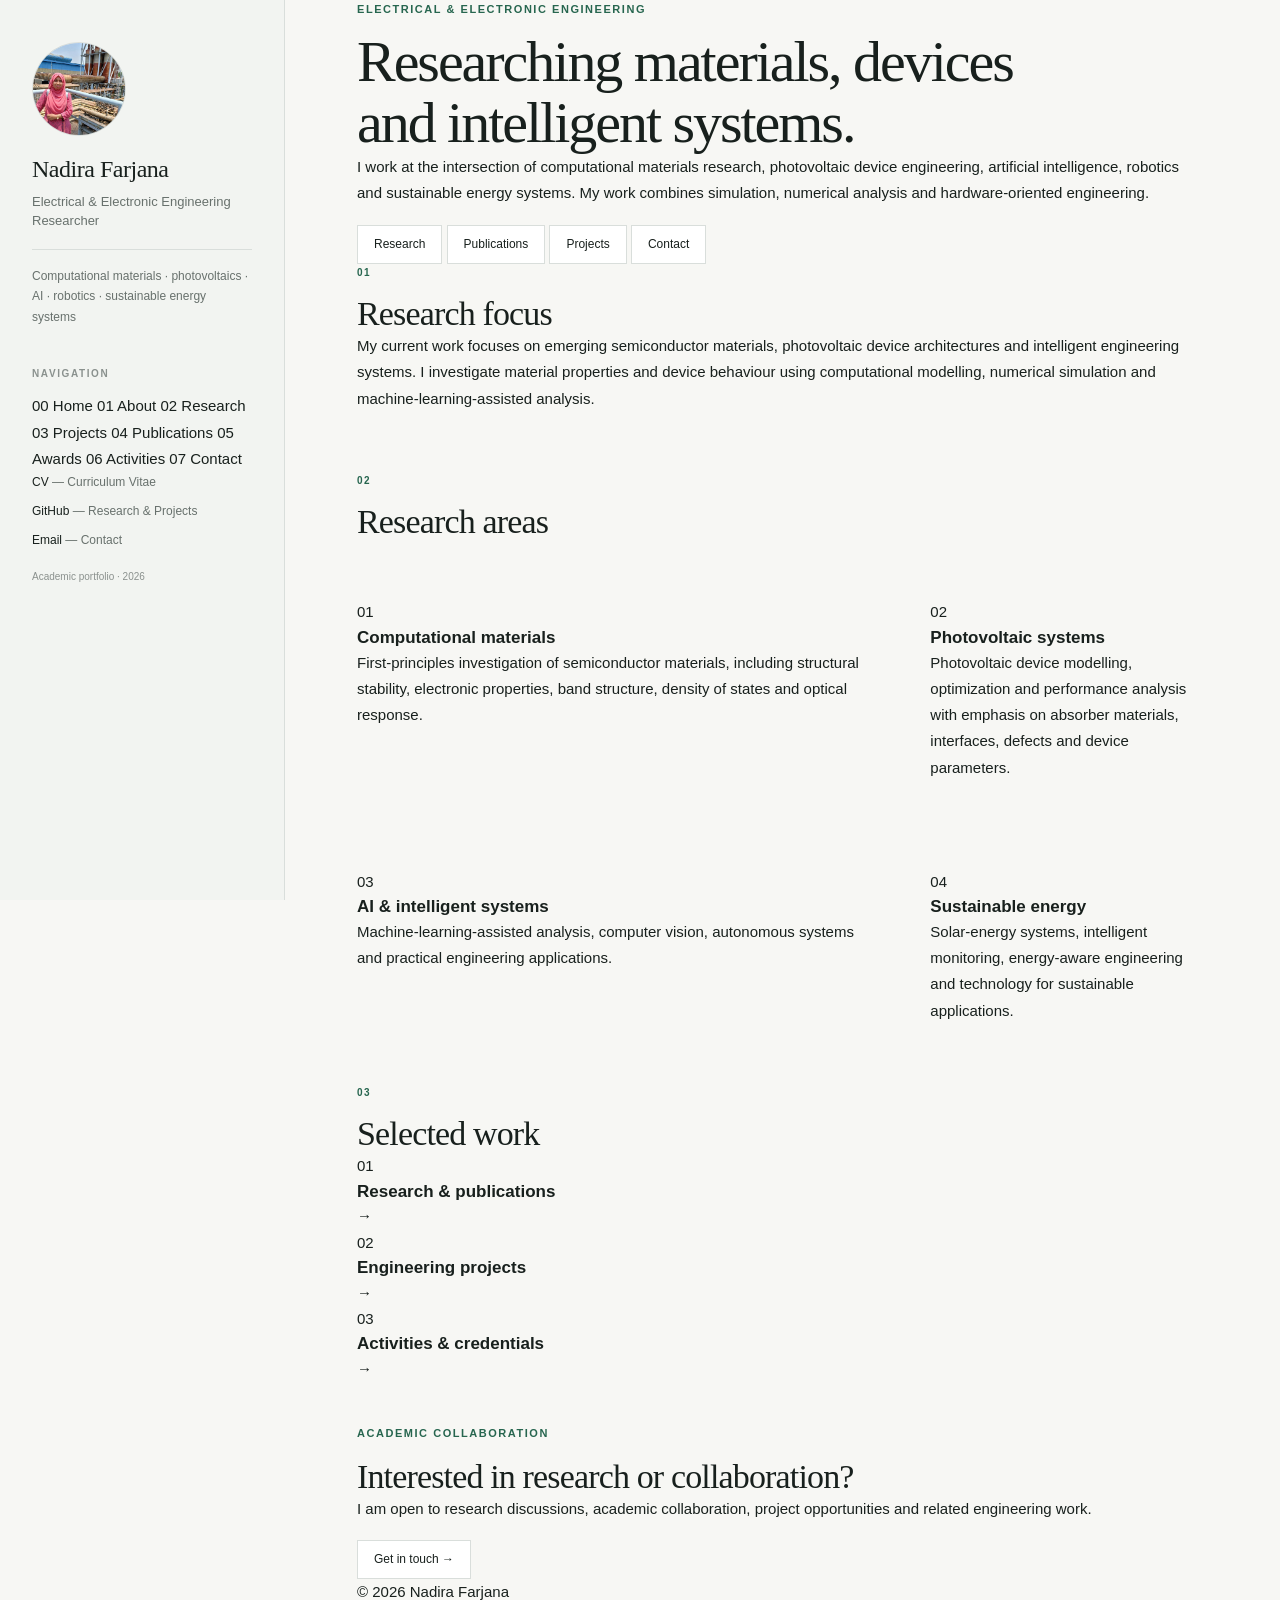
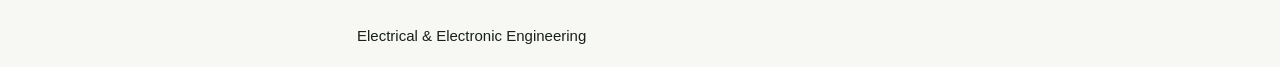
==== commit 4e7a5265: "Update index.html" ====
--- a/index.html
+++ b/index.html
@@ -127,44 +127,44 @@
 
             <nav class="sidebar-nav">
 
-                <a href="index.html" class="active">
-                    <span class="nav-number">01</span>
-                    <span>Home</span>
+                <a href="index.html">
+                    <span>00</span>
+                    Home
                 </a>
 
                 <a href="about.html">
-                    <span class="nav-number">02</span>
-                    <span>About</span>
+                    <span>01</span>
+                    About
                 </a>
 
                 <a href="research.html">
-                    <span class="nav-number">03</span>
-                    <span>Research</span>
+                    <span>02</span>
+                    Research
                 </a>
 
                 <a href="projects.html">
-                    <span class="nav-number">04</span>
-                    <span>Projects</span>
+                    <span>03</span>
+                    Projects
                 </a>
 
                 <a href="publications.html">
-                    <span class="nav-number">05</span>
-                    <span>Publications</span>
+                    <span>04</span>
+                    Publications
                 </a>
 
                 <a href="awards.html">
-                    <span class="nav-number">06</span>
-                    <span>Awards</span>
+                    <span>05</span>
+                    Awards
                 </a>
 
                 <a href="activities.html">
-                    <span class="nav-number">07</span>
-                    <span>Activities</span>
+                    <span>06</span>
+                    Activities
                 </a>
 
                 <a href="contact.html">
-                    <span class="nav-number">08</span>
-                    <span>Contact</span>
+                    <span>07</span>
+                    Contact
                 </a>
 
             </nav>
--- a/style.css
+++ b/style.css
@@ -1185,3 +1185,144 @@
         background: white;
     }
 }
+
+/* =========================================================
+   HOME PAGE ONLY — V2.2 POSITIONING FIX
+   Do not affect About, Research, Projects, etc.
+========================================================= */
+
+.home-page {
+    overflow-x: hidden;
+}
+
+/* Keep the fixed V2.2 sidebar exactly where it is.
+   Move ONLY the Home content into the correct area. */
+
+.home-page .main-content {
+    margin-left: var(--sidebar-width);
+    width: calc(100% - var(--sidebar-width));
+    min-width: 0;
+    box-sizing: border-box;
+}
+
+/* Make sure Home sections never extend underneath
+   the sidebar because of accidental negative margins. */
+
+.home-page .hero-section,
+.home-page .home-section,
+.home-page .home-contact,
+.home-page .site-footer {
+    margin-left: 0;
+    box-sizing: border-box;
+}
+
+/* Hero content */
+
+.home-page .hero-section {
+    width: 100%;
+    max-width: none;
+}
+
+/* Prevent oversized Home typography from causing
+   horizontal overflow on laptop screens. */
+
+.home-page .hero-section h1 {
+    max-width: 1100px;
+    overflow-wrap: normal;
+    word-break: normal;
+}
+
+/* Keep paragraphs inside the actual Home content area */
+
+.home-page .hero-description,
+.home-page .home-section > p,
+.home-page .home-card p {
+    max-width: 100%;
+}
+
+/* =========================================================
+   HOME PAGE RESPONSIVE
+========================================================= */
+
+@media (max-width: 1000px) {
+
+    .home-page .main-content {
+        margin-left: 0;
+        width: 100%;
+    }
+
+}
+
+@media (max-width: 800px) {
+
+    .home-page .main-content {
+        margin-left: 0;
+        width: 100%;
+    }
+
+}
+
+/* =========================================================
+   FINAL V2.2 HOME PAGE FIX
+========================================================= */
+
+.home-page .main-content {
+    margin-left: var(--sidebar-width);
+    width: calc(100% - var(--sidebar-width));
+    box-sizing: border-box;
+
+    /* V2.2 breathing room */
+    padding-left: 72px;
+    padding-right: 72px;
+}
+
+/* Prevent the hero from touching the sidebar */
+
+.home-page .hero-section {
+    padding-left: 0;
+    padding-right: 0;
+}
+
+/* Keep the large heading inside the content area */
+
+.home-page .hero-section h1 {
+    max-width: 1100px;
+}
+
+/* Keep normal sections aligned with the hero */
+
+.home-page .home-section,
+.home-page .home-contact,
+.home-page .site-footer {
+    margin-left: 0;
+    margin-right: 0;
+}
+
+/* =========================================================
+   LAPTOP / TABLET
+========================================================= */
+
+@media (max-width: 1000px) {
+
+    .home-page .main-content {
+        margin-left: 0;
+        width: 100%;
+        padding-left: 40px;
+        padding-right: 40px;
+    }
+
+}
+
+
+/* =========================================================
+   MOBILE
+========================================================= */
+
+@media (max-width: 800px) {
+
+    .home-page .main-content {
+        padding-left: 24px;
+        padding-right: 24px;
+    }
+
+}
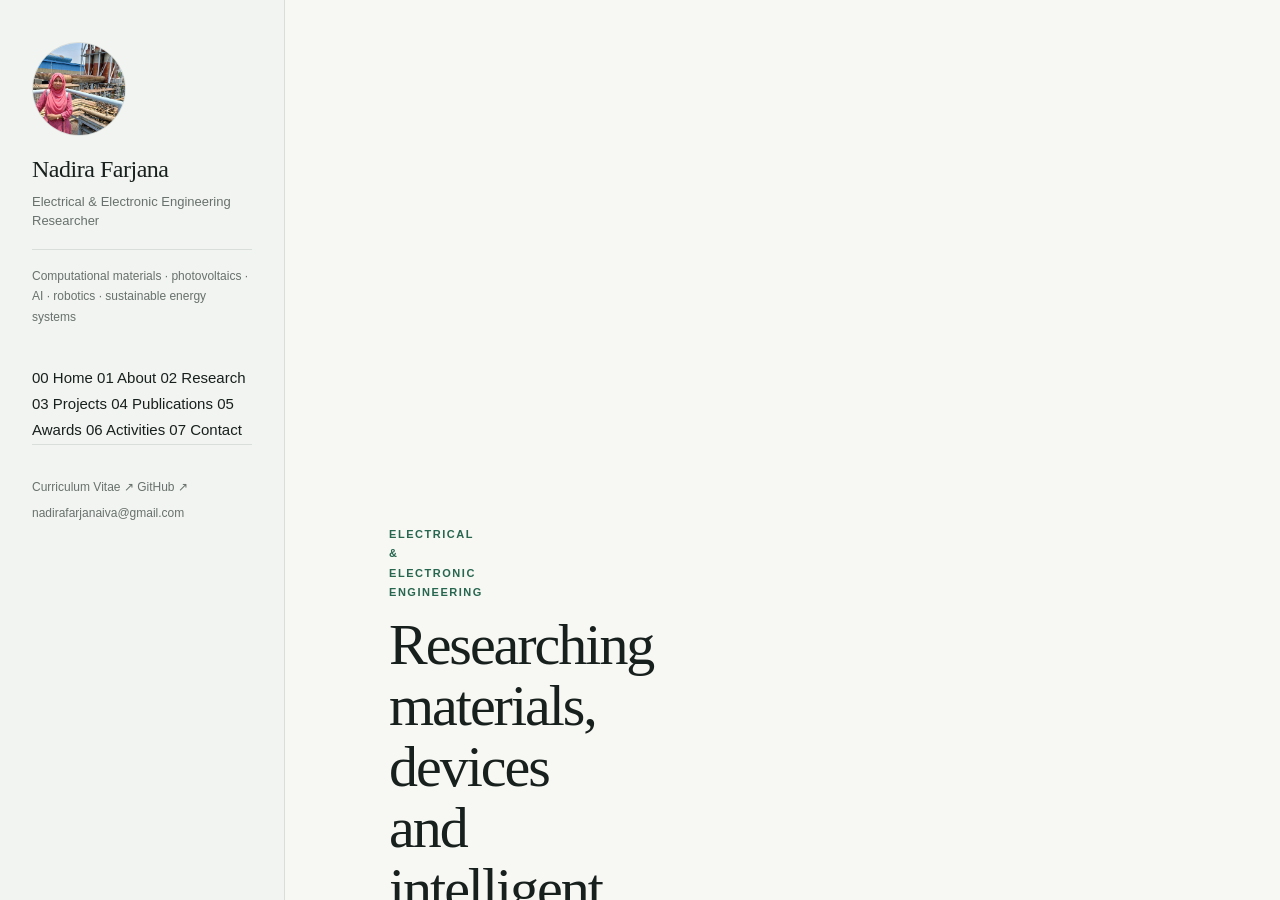
==== commit 42fd7ed7: "Update index.html" ====
--- a/index.html
+++ b/index.html
@@ -121,103 +121,78 @@
                  DESKTOP NAVIGATION
             ================================================== -->
 
-            <div class="nav-label">
-                Navigation
-            </div>
-
-            <nav class="sidebar-nav">
-
-                <a href="index.html">
-                    <span>00</span>
-                    Home
-                </a>
-
-                <a href="about.html">
-                    <span>01</span>
-                    About
-                </a>
-
-                <a href="research.html">
-                    <span>02</span>
-                    Research
-                </a>
-
-                <a href="projects.html">
-                    <span>03</span>
-                    Projects
-                </a>
-
-                <a href="publications.html">
-                    <span>04</span>
-                    Publications
-                </a>
-
-                <a href="awards.html">
-                    <span>05</span>
-                    Awards
-                </a>
-
-                <a href="activities.html">
-                    <span>06</span>
-                    Activities
-                </a>
-
-                <a href="contact.html">
-                    <span>07</span>
-                    Contact
-                </a>
-
-            </nav>
+           <div class="sidebar-divider"></div>
+
+        <nav class="main-nav">
+
+            <a href="index.html">
+                <span>00</span>
+                Home
+            </a>
+
+            <a href="about.html">
+                <span>01</span>
+                About
+            </a>
+
+            <a href="research.html">
+                <span>02</span>
+                Research
+            </a>
+
+            <a href="projects.html">
+                <span>03</span>
+                Projects
+            </a>
+
+            <a href="publications.html">
+                <span>04</span>
+                Publications
+            </a>
+
+            <a href="awards.html">
+                <span>05</span>
+                Awards
+            </a>
+
+            <a href="activities.html">
+                <span>06</span>
+                Activities
+            </a>
+
+            <a href="contact.html">
+                <span>07</span>
+                Contact
+            </a>
+
+        </nav>
+
+        <div class="sidebar-bottom">
+
+            <a
+                class="sidebar-link"
+                href="assets/Nadira Farjana.pdf"
+                target="_blank"
+            >
+                Curriculum Vitae ↗
+            </a>
+
+            <a
+                class="sidebar-link"
+                href="https://github.com/nadirafarjana"
+                target="_blank"
+            >
+                GitHub ↗
+            </a>
+
+            <a
+                class="sidebar-link sidebar-email"
+                href="mailto:nadirafarjanaiva@gmail.com"
+            >
+                nadirafarjanaiva@gmail.com
+            </a>
 
         </div>
-
-
-        <!-- =====================================================
-             SIDEBAR FOOTER
-        ====================================================== -->
-
-        <div class="sidebar-footer">
-
-            <div class="sidebar-links">
-
-                <a
-                    class="sidebar-link"
-                    href="assets/Nadira Farjana.pdf"
-                    target="_blank"
-                    rel="noopener"
-                >
-                    <strong>CV</strong>
-                    <span>— Curriculum Vitae</span>
-                </a>
-
-                <a
-                    class="sidebar-link"
-                    href="https://github.com/nadirafarjana"
-                    target="_blank"
-                    rel="noopener"
-                >
-                    <strong>GitHub</strong>
-                    <span>— Research &amp; Projects</span>
-                </a>
-
-                <a
-                    class="sidebar-link"
-                    href="mailto:nadirafarjanaiva@gmail.com"
-                >
-                    <strong>Email</strong>
-                    <span>— Contact</span>
-                </a>
-
-            </div>
-
-            <p class="sidebar-note">
-                Academic portfolio · 2026
-            </p>
-
-        </div>
-
-    </aside>
-
 
     <!-- =========================================================
          MAIN CONTENT
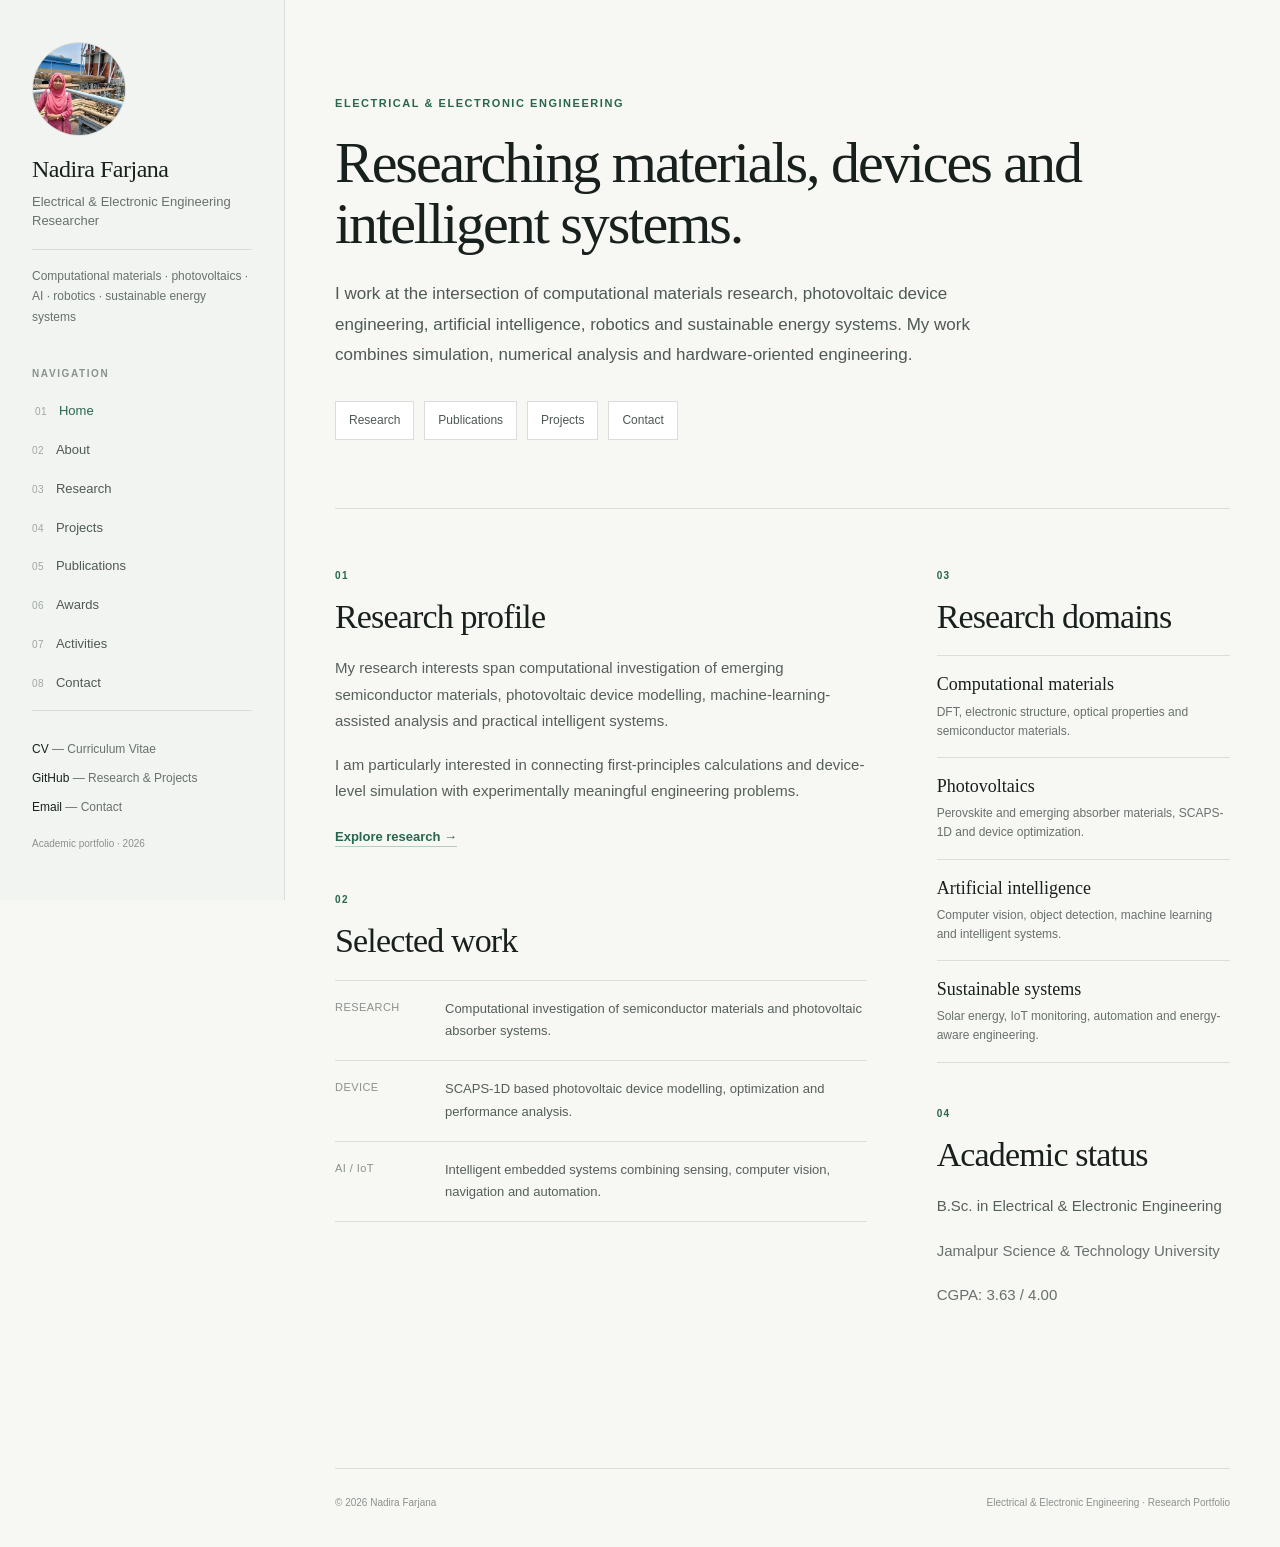
==== commit 47fdad9d: "Update index.html" ====
--- a/index.html
+++ b/index.html
@@ -14,82 +14,41 @@
     <link rel="stylesheet" href="style.css">
 </head>
 
-<body class="home-page">
+<body>
 
 <div class="site-shell">
 
-    <!-- =========================================================
-         MOBILE HEADER
-    ========================================================== -->
+    <!-- MOBILE HEADER -->
 
     <header class="mobile-header">
-
-        <div class="mobile-name">
-            Nadira Farjana
-        </div>
+        <div class="mobile-name">Nadira Farjana</div>
 
         <button
             class="mobile-menu-button"
             aria-label="Open navigation"
             aria-expanded="false"
-            type="button"
         >
             ☰
         </button>
-
     </header>
 
-
-    <!-- =========================================================
-         MOBILE NAVIGATION
-    ========================================================== -->
-
     <nav class="mobile-menu">
-
-        <a href="index.html">
-            01 — Home
-        </a>
-
-        <a href="about.html">
-            02 — About
-        </a>
-
-        <a href="research.html">
-            03 — Research
-        </a>
-
-        <a href="projects.html">
-            04 — Projects
-        </a>
-
-        <a href="publications.html">
-            05 — Publications
-        </a>
-
-        <a href="awards.html">
-            06 — Awards
-        </a>
-
-        <a href="activities.html">
-            07 — Activities
-        </a>
-
-        <a href="contact.html">
-            08 — Contact
-        </a>
-
+        <a href="index.html">01 — Home</a>
+        <a href="about.html">02 — About</a>
+        <a href="research.html">03 — Research</a>
+        <a href="projects.html">04 — Projects</a>
+        <a href="publications.html">05 — Publications</a>
+        <a href="awards.html">06 — Awards</a>
+        <a href="activities.html">07 — Activities</a>
+        <a href="contact.html">08 — Contact</a>
     </nav>
 
 
-    <!-- =========================================================
-         LEFT SIDEBAR
-    ========================================================== -->
+    <!-- SIDEBAR -->
 
     <aside class="sidebar">
 
-        <!-- PROFILE AREA -->
-
-        <div class="sidebar-top">
+        <div>
 
             <div class="profile">
 
@@ -104,394 +63,360 @@
                 </h2>
 
                 <p class="profile-role">
-                    Electrical &amp; Electronic Engineering Researcher
+                    Electrical & Electronic Engineering Researcher
                 </p>
 
-                <div class="profile-divider"></div>
-
                 <p class="profile-domains">
-                    Computational materials · photovoltaics ·
-                    AI · robotics · sustainable energy systems
+                    Computational materials · photovoltaics · AI ·
+                    robotics · sustainable energy systems
                 </p>
 
             </div>
 
 
-            <!-- =================================================
-                 DESKTOP NAVIGATION
-            ================================================== -->
-
-           <div class="sidebar-divider"></div>
-
-        <nav class="main-nav">
-
-            <a href="index.html">
-                <span>00</span>
-                Home
-            </a>
-
-            <a href="about.html">
-                <span>01</span>
-                About
-            </a>
-
-            <a href="research.html">
-                <span>02</span>
-                Research
-            </a>
-
-            <a href="projects.html">
-                <span>03</span>
-                Projects
-            </a>
-
-            <a href="publications.html">
-                <span>04</span>
-                Publications
-            </a>
-
-            <a href="awards.html">
-                <span>05</span>
-                Awards
-            </a>
-
-            <a href="activities.html">
-                <span>06</span>
-                Activities
-            </a>
-
-            <a href="contact.html">
-                <span>07</span>
-                Contact
-            </a>
-
-        </nav>
+            <p class="nav-label">Navigation</p>
+
+            <nav class="nav">
+
+                <a href="index.html">
+                    <span>01</span>
+                    Home
+                </a>
+
+                <a href="about.html">
+                    <span>02</span>
+                    About
+                </a>
+
+                <a href="research.html">
+                    <span>03</span>
+                    Research
+                </a>
+
+                <a href="projects.html">
+                    <span>04</span>
+                    Projects
+                </a>
+
+                <a href="publications.html">
+                    <span>05</span>
+                    Publications
+                </a>
+
+                <a href="awards.html">
+                    <span>06</span>
+                    Awards
+                </a>
+
+                <a href="activities.html">
+                    <span>07</span>
+                    Activities
+                </a>
+
+                <a href="contact.html">
+                    <span>08</span>
+                    Contact
+                </a>
+
+            </nav>
+
+        </div>
+
 
         <div class="sidebar-bottom">
 
-            <a
-                class="sidebar-link"
-                href="assets/Nadira Farjana.pdf"
-                target="_blank"
-            >
-                Curriculum Vitae ↗
-            </a>
-
-            <a
-                class="sidebar-link"
-                href="https://github.com/nadirafarjana"
-                target="_blank"
-            >
-                GitHub ↗
-            </a>
-
-            <a
-                class="sidebar-link sidebar-email"
-                href="mailto:nadirafarjanaiva@gmail.com"
-            >
-                nadirafarjanaiva@gmail.com
-            </a>
+            <div class="sidebar-links">
+
+                <a
+                    class="sidebar-link"
+                    href="assets/Nadira Farjana.pdf"
+                    target="_blank"
+                >
+                    <strong>CV</strong> — Curriculum Vitae
+                </a>
+
+                <a
+                    class="sidebar-link"
+                    href="https://github.com/nadirafarjana"
+                    target="_blank"
+                    rel="noopener"
+                >
+                    <strong>GitHub</strong> — Research & Projects
+                </a>
+
+                <a
+                    class="sidebar-link"
+                    href="mailto:nadirafarjanaiva@gmail.com"
+                >
+                    <strong>Email</strong> — Contact
+                </a>
+
+            </div>
+
+            <p class="sidebar-note">
+                Academic portfolio · 2026
+            </p>
 
         </div>
 
-    <!-- =========================================================
-         MAIN CONTENT
-    ========================================================== -->
-
-    <main class="main-content">
-
-        <!-- HERO -->
-
-        <section class="hero-section">
-
-            <p class="eyebrow">
-                Electrical &amp; Electronic Engineering
-            </p>
-
-            <h1>
-                Researching materials, devices<br>
-                and intelligent systems.
-            </h1>
-
-            <p class="hero-description">
-                I work at the intersection of computational materials
-                research, photovoltaic device engineering, artificial
-                intelligence, robotics and sustainable energy systems.
-                My work combines simulation, numerical analysis and
-                hardware-oriented engineering.
-            </p>
-
-            <div class="hero-actions">
-
-                <a href="research.html" class="button">
-                    Research
-                </a>
-
-                <a href="publications.html" class="button">
-                    Publications
-                </a>
-
-                <a href="projects.html" class="button">
-                    Projects
-                </a>
-
-                <a href="contact.html" class="button">
-                    Contact
-                </a>
+    </aside>
+
+
+    <!-- MAIN -->
+
+    <main class="main">
+
+        <div class="page">
+
+            <section class="home-intro">
+
+                <p class="eyebrow">
+                    Electrical & Electronic Engineering
+                </p>
+
+                <h1>
+                    Researching materials, devices and intelligent systems.
+                </h1>
+
+                <p class="lead">
+                    I work at the intersection of computational materials
+                    research, photovoltaic device engineering, artificial
+                    intelligence, robotics and sustainable energy systems.
+                    My work combines simulation, numerical analysis and
+                    hardware-oriented engineering.
+                </p>
+
+                <div class="quick-links">
+
+                    <a class="quick-link" href="research.html">
+                        Research
+                    </a>
+
+                    <a class="quick-link" href="publications.html">
+                        Publications
+                    </a>
+
+                    <a class="quick-link" href="projects.html">
+                        Projects
+                    </a>
+
+                    <a class="quick-link" href="contact.html">
+                        Contact
+                    </a>
+
+                </div>
+
+            </section>
+
+
+            <div class="home-grid">
+
+                <div>
+
+                    <section class="home-section">
+
+                        <span class="section-number">01</span>
+
+                        <h2 class="section-title">
+                            Research profile
+                        </h2>
+
+                        <p class="section-text">
+                            My research interests span computational
+                            investigation of emerging semiconductor
+                            materials, photovoltaic device modelling,
+                            machine-learning-assisted analysis and
+                            practical intelligent systems.
+                        </p>
+
+                        <p class="section-text">
+                            I am particularly interested in connecting
+                            first-principles calculations and device-level
+                            simulation with experimentally meaningful
+                            engineering problems.
+                        </p>
+
+                        <a class="text-link" href="research.html">
+                            Explore research →
+                        </a>
+
+                    </section>
+
+
+                    <section class="home-section">
+
+                        <span class="section-number">02</span>
+
+                        <h2 class="section-title">
+                            Selected work
+                        </h2>
+
+                        <div class="news-list">
+
+                            <div class="news-item">
+
+                                <div class="news-date">
+                                    RESEARCH
+                                </div>
+
+                                <p>
+                                    Computational investigation of
+                                    semiconductor materials and
+                                    photovoltaic absorber systems.
+                                </p>
+
+                            </div>
+
+                            <div class="news-item">
+
+                                <div class="news-date">
+                                    DEVICE
+                                </div>
+
+                                <p>
+                                    SCAPS-1D based photovoltaic device
+                                    modelling, optimization and
+                                    performance analysis.
+                                </p>
+
+                            </div>
+
+                            <div class="news-item">
+
+                                <div class="news-date">
+                                    AI / IoT
+                                </div>
+
+                                <p>
+                                    Intelligent embedded systems combining
+                                    sensing, computer vision, navigation
+                                    and automation.
+                                </p>
+
+                            </div>
+
+                        </div>
+
+                    </section>
+
+                </div>
+
+
+                <aside>
+
+                    <section class="home-section">
+
+                        <span class="section-number">03</span>
+
+                        <h2 class="section-title">
+                            Research domains
+                        </h2>
+
+                        <div class="research-snapshot">
+
+                            <div class="snapshot-item">
+
+                                <h3>
+                                    Computational materials
+                                </h3>
+
+                                <p>
+                                    DFT, electronic structure, optical
+                                    properties and semiconductor materials.
+                                </p>
+
+                            </div>
+
+                            <div class="snapshot-item">
+
+                                <h3>
+                                    Photovoltaics
+                                </h3>
+
+                                <p>
+                                    Perovskite and emerging absorber
+                                    materials, SCAPS-1D and device
+                                    optimization.
+                                </p>
+
+                            </div>
+
+                            <div class="snapshot-item">
+
+                                <h3>
+                                    Artificial intelligence
+                                </h3>
+
+                                <p>
+                                    Computer vision, object detection,
+                                    machine learning and intelligent
+                                    systems.
+                                </p>
+
+                            </div>
+
+                            <div class="snapshot-item">
+
+                                <h3>
+                                    Sustainable systems
+                                </h3>
+
+                                <p>
+                                    Solar energy, IoT monitoring,
+                                    automation and energy-aware engineering.
+                                </p>
+
+                            </div>
+
+                        </div>
+
+                    </section>
+
+
+                    <section class="home-section">
+
+                        <span class="section-number">04</span>
+
+                        <h2 class="section-title">
+                            Academic status
+                        </h2>
+
+                        <p class="section-text">
+                            B.Sc. in Electrical & Electronic Engineering
+                        </p>
+
+                        <p class="muted">
+                            Jamalpur Science & Technology University
+                        </p>
+
+                        <p class="muted">
+                            CGPA: 3.63 / 4.00
+                        </p>
+
+                    </section>
+
+                </aside>
 
             </div>
 
-        </section>
-
-
-        <!-- OVERVIEW -->
-
-        <section class="home-section">
-
-            <div class="section-heading">
-
-                <span class="section-number">
-                    01
-                </span>
-
-                <h2>
-                    Research focus
-                </h2>
-
-            </div>
-
-            <p>
-                My current work focuses on emerging semiconductor materials,
-                photovoltaic device architectures and intelligent engineering
-                systems. I investigate material properties and device behaviour
-                using computational modelling, numerical simulation and
-                machine-learning-assisted analysis.
-            </p>
-
-        </section>
-
-
-        <!-- RESEARCH AREAS -->
-
-        <section class="home-section">
-
-            <div class="section-heading">
-
-                <span class="section-number">
-                    02
-                </span>
-
-                <h2>
-                    Research areas
-                </h2>
-
-            </div>
-
-            <div class="home-grid">
-
-                <article class="home-card">
-
-                    <span class="card-number">
-                        01
-                    </span>
-
-                    <h3>
-                        Computational materials
-                    </h3>
-
-                    <p>
-                        First-principles investigation of semiconductor
-                        materials, including structural stability,
-                        electronic properties, band structure, density
-                        of states and optical response.
-                    </p>
-
-                </article>
-
-
-                <article class="home-card">
-
-                    <span class="card-number">
-                        02
-                    </span>
-
-                    <h3>
-                        Photovoltaic systems
-                    </h3>
-
-                    <p>
-                        Photovoltaic device modelling, optimization and
-                        performance analysis with emphasis on absorber
-                        materials, interfaces, defects and device
-                        parameters.
-                    </p>
-
-                </article>
-
-
-                <article class="home-card">
-
-                    <span class="card-number">
-                        03
-                    </span>
-
-                    <h3>
-                        AI &amp; intelligent systems
-                    </h3>
-
-                    <p>
-                        Machine-learning-assisted analysis, computer
-                        vision, autonomous systems and practical
-                        engineering applications.
-                    </p>
-
-                </article>
-
-
-                <article class="home-card">
-
-                    <span class="card-number">
-                        04
-                    </span>
-
-                    <h3>
-                        Sustainable energy
-                    </h3>
-
-                    <p>
-                        Solar-energy systems, intelligent monitoring,
-                        energy-aware engineering and technology for
-                        sustainable applications.
-                    </p>
-
-                </article>
-
-            </div>
-
-        </section>
-
-
-        <!-- SELECTED WORK -->
-
-        <section class="home-section">
-
-            <div class="section-heading">
-
-                <span class="section-number">
-                    03
-                </span>
-
-                <h2>
-                    Selected work
-                </h2>
-
-            </div>
-
-            <div class="selected-list">
-
-                <a href="publications.html" class="selected-item">
-
-                    <div>
-                        <span class="selected-number">
-                            01
-                        </span>
-
-                        <h3>
-                            Research &amp; publications
-                        </h3>
-                    </div>
-
-                    <span class="selected-arrow">
-                        →
-                    </span>
-
-                </a>
-
-
-                <a href="projects.html" class="selected-item">
-
-                    <div>
-                        <span class="selected-number">
-                            02
-                        </span>
-
-                        <h3>
-                            Engineering projects
-                        </h3>
-                    </div>
-
-                    <span class="selected-arrow">
-                        →
-                    </span>
-
-                </a>
-
-
-                <a href="activities.html" class="selected-item">
-
-                    <div>
-                        <span class="selected-number">
-                            03
-                        </span>
-
-                        <h3>
-                            Activities &amp; credentials
-                        </h3>
-                    </div>
-
-                    <span class="selected-arrow">
-                        →
-                    </span>
-
-                </a>
-
-            </div>
-
-        </section>
-
-
-        <!-- CONTACT CTA -->
-
-        <section class="home-contact">
-
-            <p class="eyebrow">
-                Academic collaboration
-            </p>
-
-            <h2>
-                Interested in research or collaboration?
-            </h2>
-
-            <p>
-                I am open to research discussions, academic collaboration,
-                project opportunities and related engineering work.
-            </p>
-
-            <a href="contact.html" class="button button-dark">
-                Get in touch →
-            </a>
-
-        </section>
-
-
-        <!-- FOOTER -->
-
-        <footer class="site-footer">
-
-            <p>
-                © 2026 Nadira Farjana
-            </p>
-
-            <p>
-                Electrical &amp; Electronic Engineering
-            </p>
+        </div>
+
+
+        <footer class="footer">
+
+            <span>
+                © <span data-year></span> Nadira Farjana
+            </span>
+
+            <span>
+                Electrical & Electronic Engineering · Research Portfolio
+            </span>
 
         </footer>
 
     </main>
 
 </div>
-
 
 <script src="script.js"></script>
 
--- a/style.css
+++ b/style.css
@@ -1185,144 +1185,3 @@
         background: white;
     }
 }
-
-/* =========================================================
-   HOME PAGE ONLY — V2.2 POSITIONING FIX
-   Do not affect About, Research, Projects, etc.
-========================================================= */
-
-.home-page {
-    overflow-x: hidden;
-}
-
-/* Keep the fixed V2.2 sidebar exactly where it is.
-   Move ONLY the Home content into the correct area. */
-
-.home-page .main-content {
-    margin-left: var(--sidebar-width);
-    width: calc(100% - var(--sidebar-width));
-    min-width: 0;
-    box-sizing: border-box;
-}
-
-/* Make sure Home sections never extend underneath
-   the sidebar because of accidental negative margins. */
-
-.home-page .hero-section,
-.home-page .home-section,
-.home-page .home-contact,
-.home-page .site-footer {
-    margin-left: 0;
-    box-sizing: border-box;
-}
-
-/* Hero content */
-
-.home-page .hero-section {
-    width: 100%;
-    max-width: none;
-}
-
-/* Prevent oversized Home typography from causing
-   horizontal overflow on laptop screens. */
-
-.home-page .hero-section h1 {
-    max-width: 1100px;
-    overflow-wrap: normal;
-    word-break: normal;
-}
-
-/* Keep paragraphs inside the actual Home content area */
-
-.home-page .hero-description,
-.home-page .home-section > p,
-.home-page .home-card p {
-    max-width: 100%;
-}
-
-/* =========================================================
-   HOME PAGE RESPONSIVE
-========================================================= */
-
-@media (max-width: 1000px) {
-
-    .home-page .main-content {
-        margin-left: 0;
-        width: 100%;
-    }
-
-}
-
-@media (max-width: 800px) {
-
-    .home-page .main-content {
-        margin-left: 0;
-        width: 100%;
-    }
-
-}
-
-/* =========================================================
-   FINAL V2.2 HOME PAGE FIX
-========================================================= */
-
-.home-page .main-content {
-    margin-left: var(--sidebar-width);
-    width: calc(100% - var(--sidebar-width));
-    box-sizing: border-box;
-
-    /* V2.2 breathing room */
-    padding-left: 72px;
-    padding-right: 72px;
-}
-
-/* Prevent the hero from touching the sidebar */
-
-.home-page .hero-section {
-    padding-left: 0;
-    padding-right: 0;
-}
-
-/* Keep the large heading inside the content area */
-
-.home-page .hero-section h1 {
-    max-width: 1100px;
-}
-
-/* Keep normal sections aligned with the hero */
-
-.home-page .home-section,
-.home-page .home-contact,
-.home-page .site-footer {
-    margin-left: 0;
-    margin-right: 0;
-}
-
-/* =========================================================
-   LAPTOP / TABLET
-========================================================= */
-
-@media (max-width: 1000px) {
-
-    .home-page .main-content {
-        margin-left: 0;
-        width: 100%;
-        padding-left: 40px;
-        padding-right: 40px;
-    }
-
-}
-
-
-/* =========================================================
-   MOBILE
-========================================================= */
-
-@media (max-width: 800px) {
-
-    .home-page .main-content {
-        padding-left: 24px;
-        padding-right: 24px;
-    }
-
-}
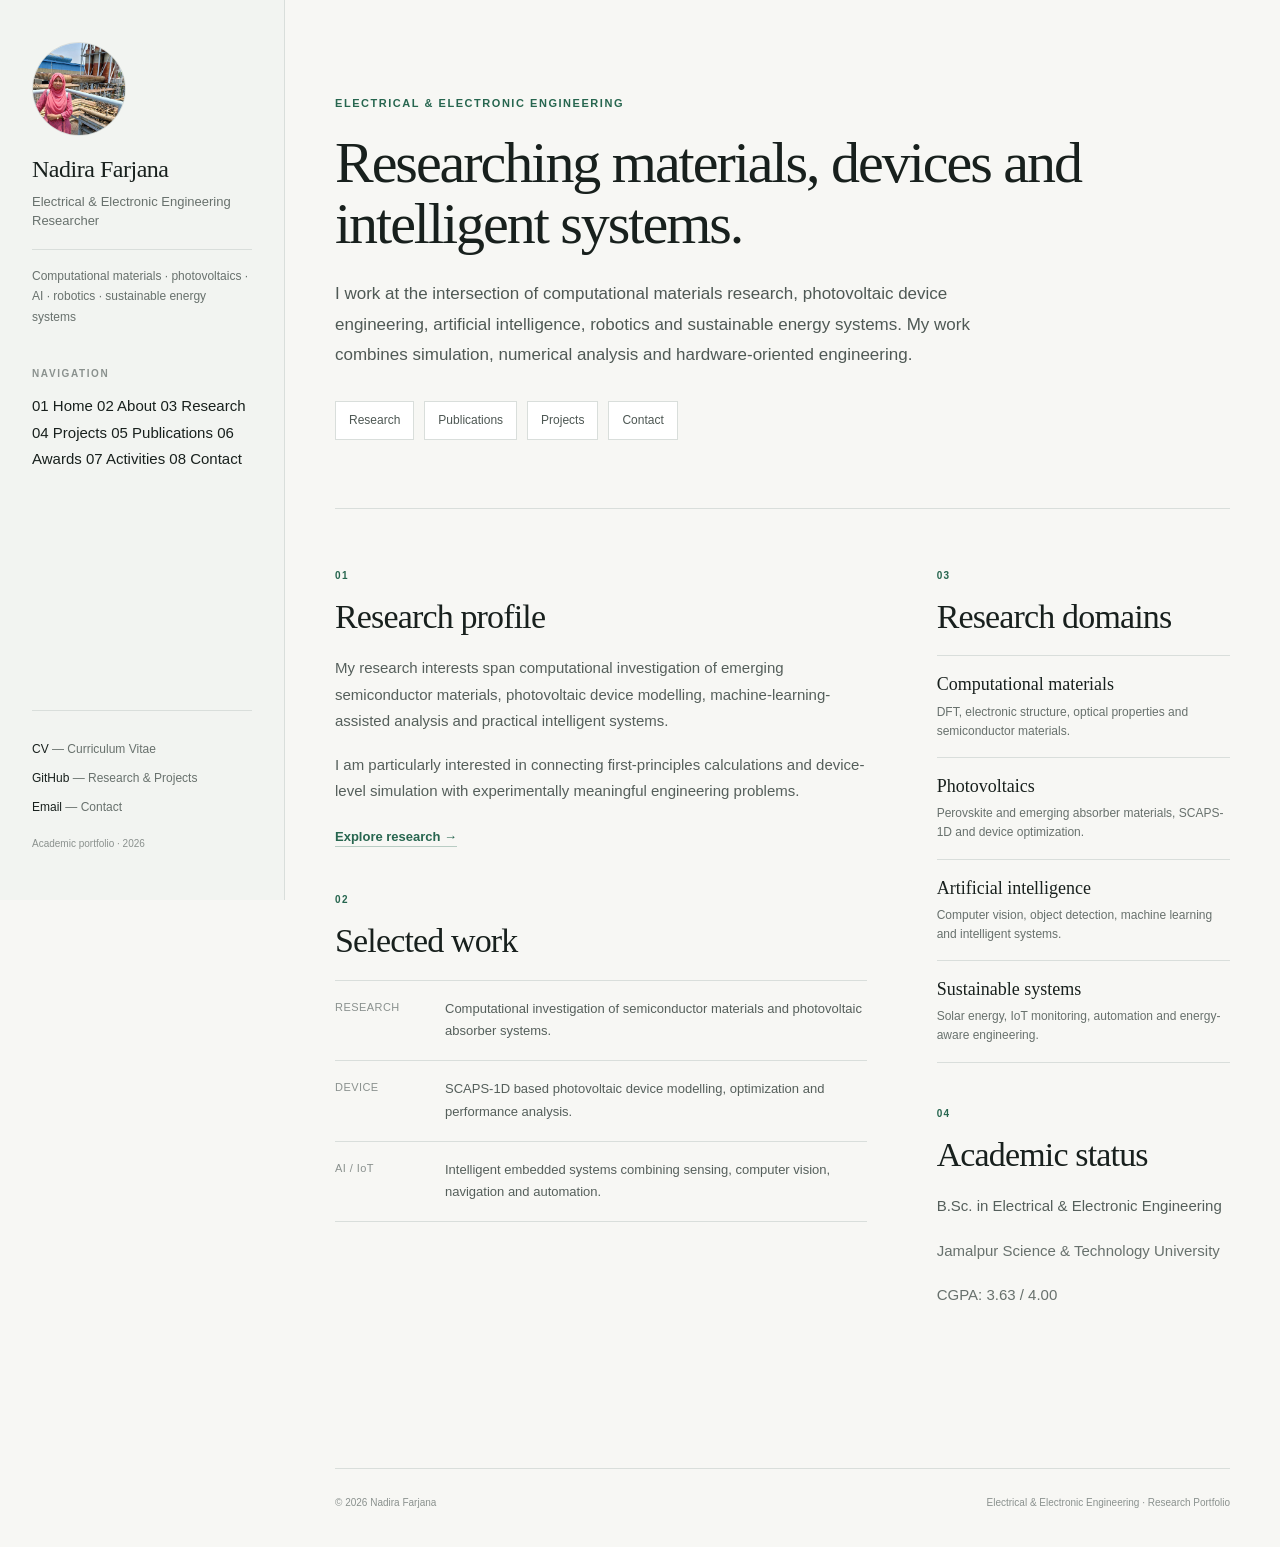
==== commit 911adc0f: "Update index.html" ====
--- a/index.html
+++ b/index.html
@@ -76,7 +76,7 @@
 
             <p class="nav-label">Navigation</p>
 
-            <nav class="nav">
+            <nav class="sidebar-nav" aria-label="Main navigation">
 
                 <a href="index.html">
                     <span>01</span>
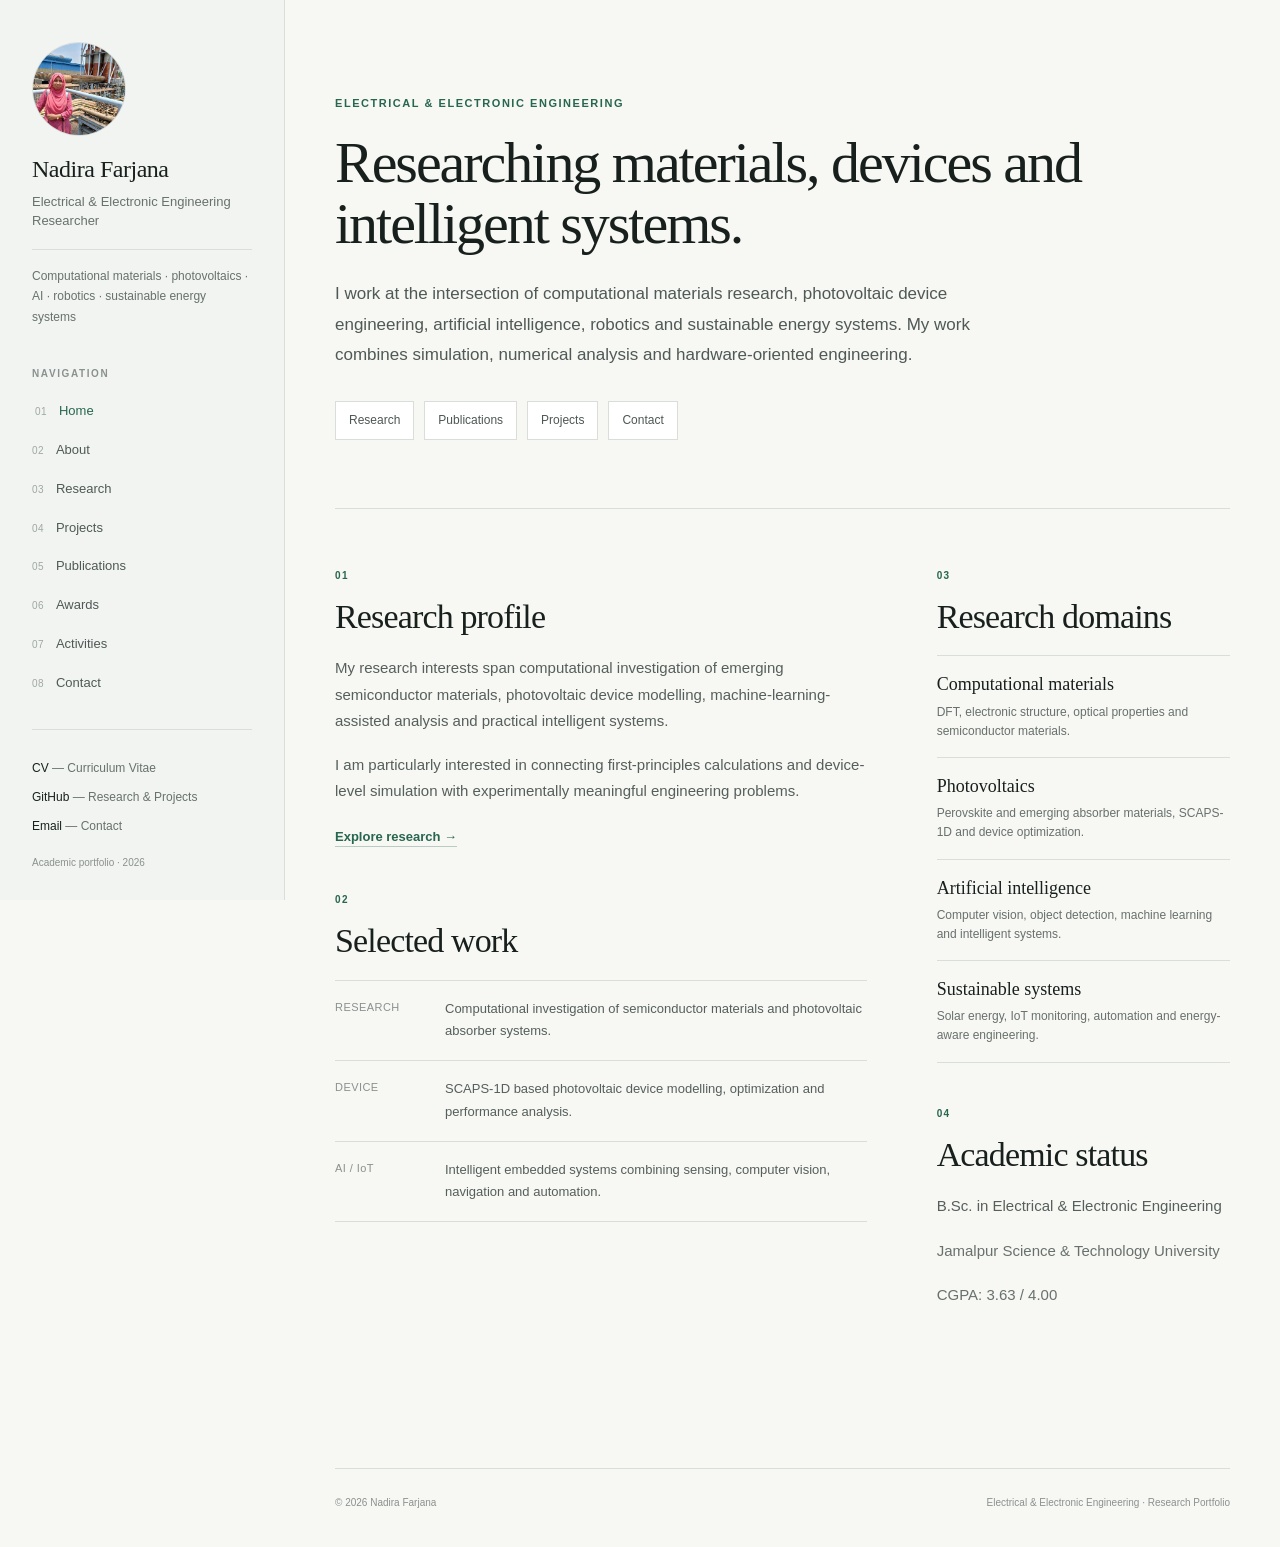
==== commit bf114df1: "Update index.html" ====
--- a/index.html
+++ b/index.html
@@ -76,7 +76,7 @@
 
             <p class="nav-label">Navigation</p>
 
-            <nav class="sidebar-nav" aria-label="Main navigation">
+             <nav class="nav">
 
                 <a href="index.html">
                     <span>01</span>
--- a/style.css
+++ b/style.css
@@ -66,18 +66,6 @@
     min-height: 100vh;
 }
 
-.sidebar {
-    position: fixed;
-    inset: 0 auto 0 0;
-    width: var(--sidebar-width);
-    padding: 42px 32px 30px;
-    background: var(--sidebar);
-    border-right: 1px solid var(--line);
-    display: flex;
-    flex-direction: column;
-    z-index: 1000;
-}
-
 .main {
     margin-left: var(--sidebar-width);
     min-height: 100vh;
@@ -92,6 +80,56 @@
 /* =========================================================
    SIDEBAR
    ========================================================= */
+
+.sidebar {
+    position: fixed;
+    inset: 0 auto 0 0;
+
+    width: var(--sidebar-width);
+    height: 100vh;
+    height: 100dvh;
+
+    padding: 42px 32px 30px;
+
+    background: var(--sidebar);
+    border-right: 1px solid var(--line);
+
+    display: flex;
+    flex-direction: column;
+
+    /* Sidebar itself can scroll when necessary */
+    overflow-y: auto;
+    overflow-x: hidden;
+
+    z-index: 1000;
+
+    /* Firefox scrollbar */
+    scrollbar-width: thin;
+    scrollbar-color: #c5ccc8 transparent;
+}
+
+/* Chrome / Edge / Safari scrollbar */
+
+.sidebar::-webkit-scrollbar {
+    width: 6px;
+}
+
+.sidebar::-webkit-scrollbar-track {
+    background: transparent;
+}
+
+.sidebar::-webkit-scrollbar-thumb {
+    background: #c5ccc8;
+    border-radius: 10px;
+}
+
+.sidebar::-webkit-scrollbar-thumb:hover {
+    background: #8f9994;
+}
+
+/* ---------------------------------------------------------
+   PROFILE
+   --------------------------------------------------------- */
 
 .profile {
     margin-bottom: 38px;
@@ -130,6 +168,10 @@
     font-size: 12px;
     line-height: 1.7;
 }
+
+/* ---------------------------------------------------------
+   NAVIGATION
+   --------------------------------------------------------- */
 
 .nav-label {
     margin: 0 0 11px;
@@ -168,10 +210,17 @@
     transform: translateX(3px);
 }
 
+/* ---------------------------------------------------------
+   SIDEBAR BOTTOM
+   --------------------------------------------------------- */
+
 .sidebar-bottom {
-    margin-top: auto;
+    margin-top: 28px;
     padding-top: 28px;
     border-top: 1px solid var(--line);
+
+    /* Keep CV / GitHub / Email together */
+    flex-shrink: 0;
 }
 
 .sidebar-links {
